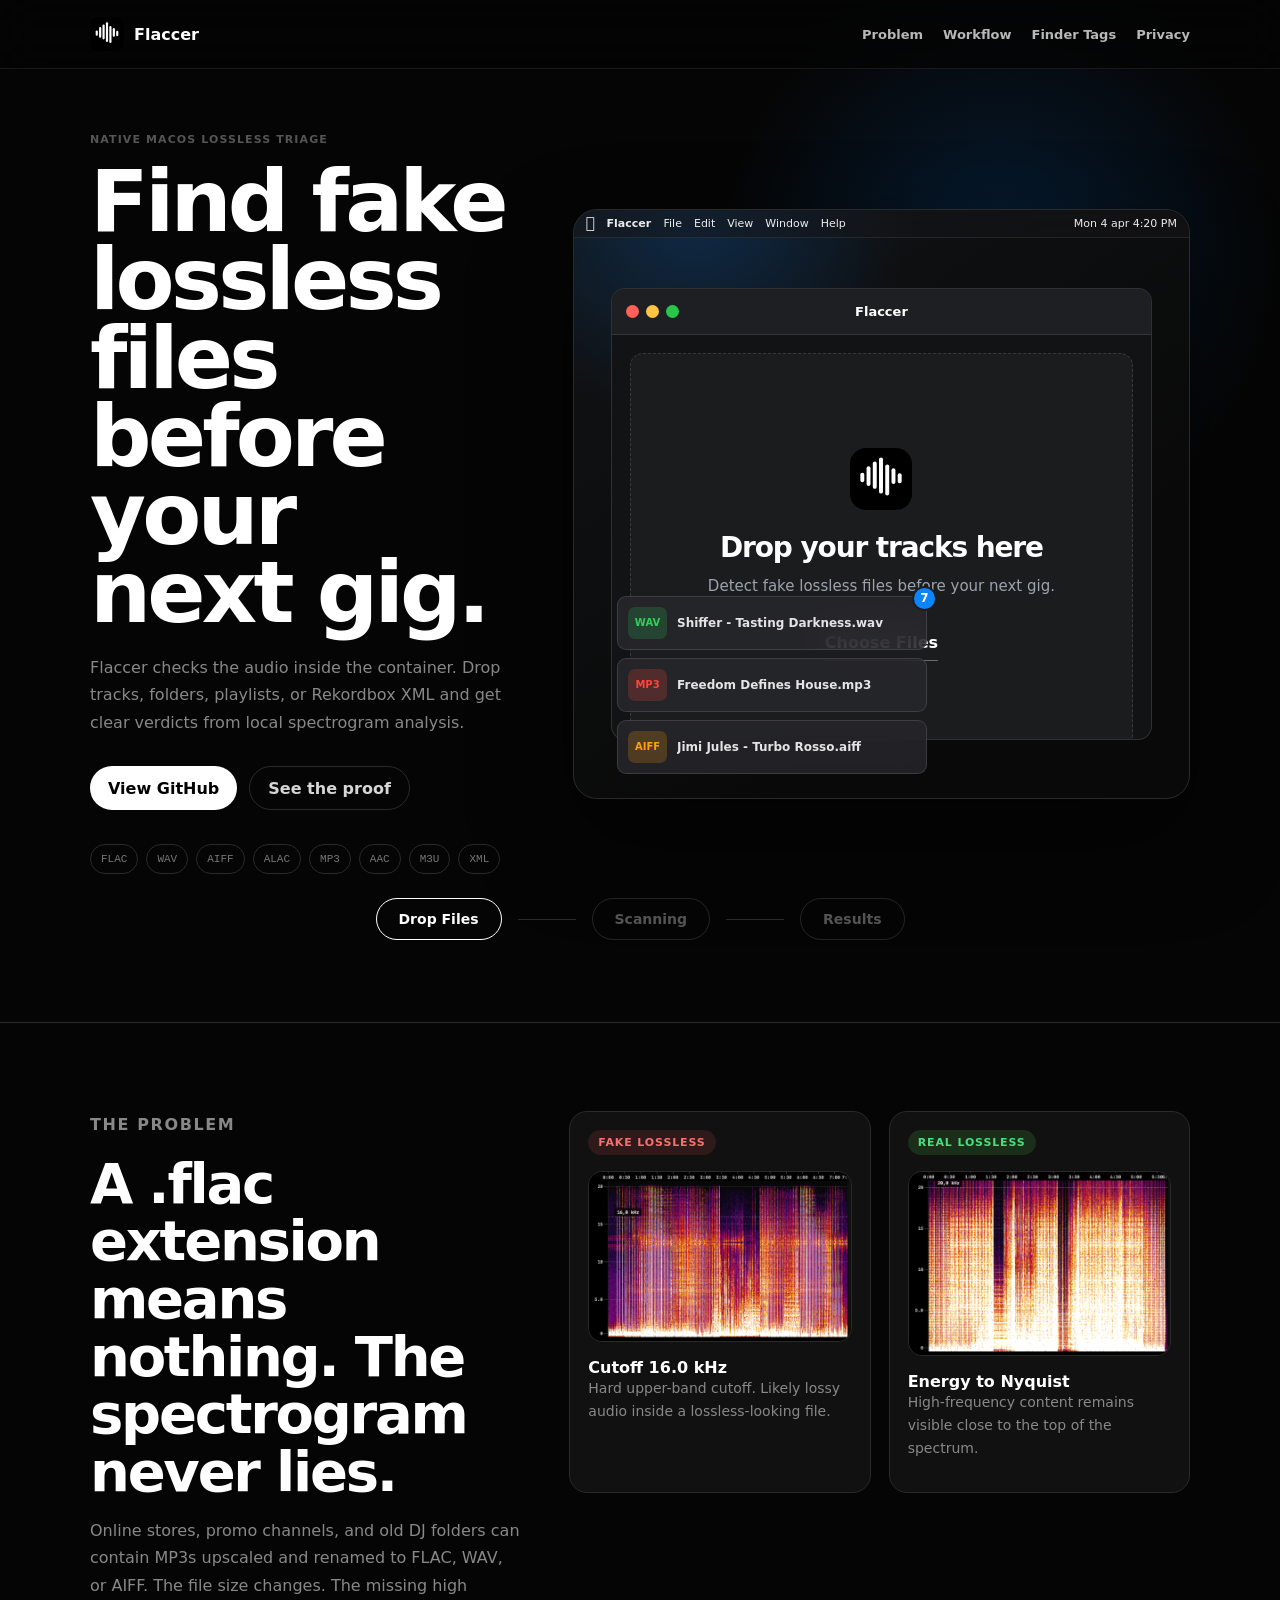
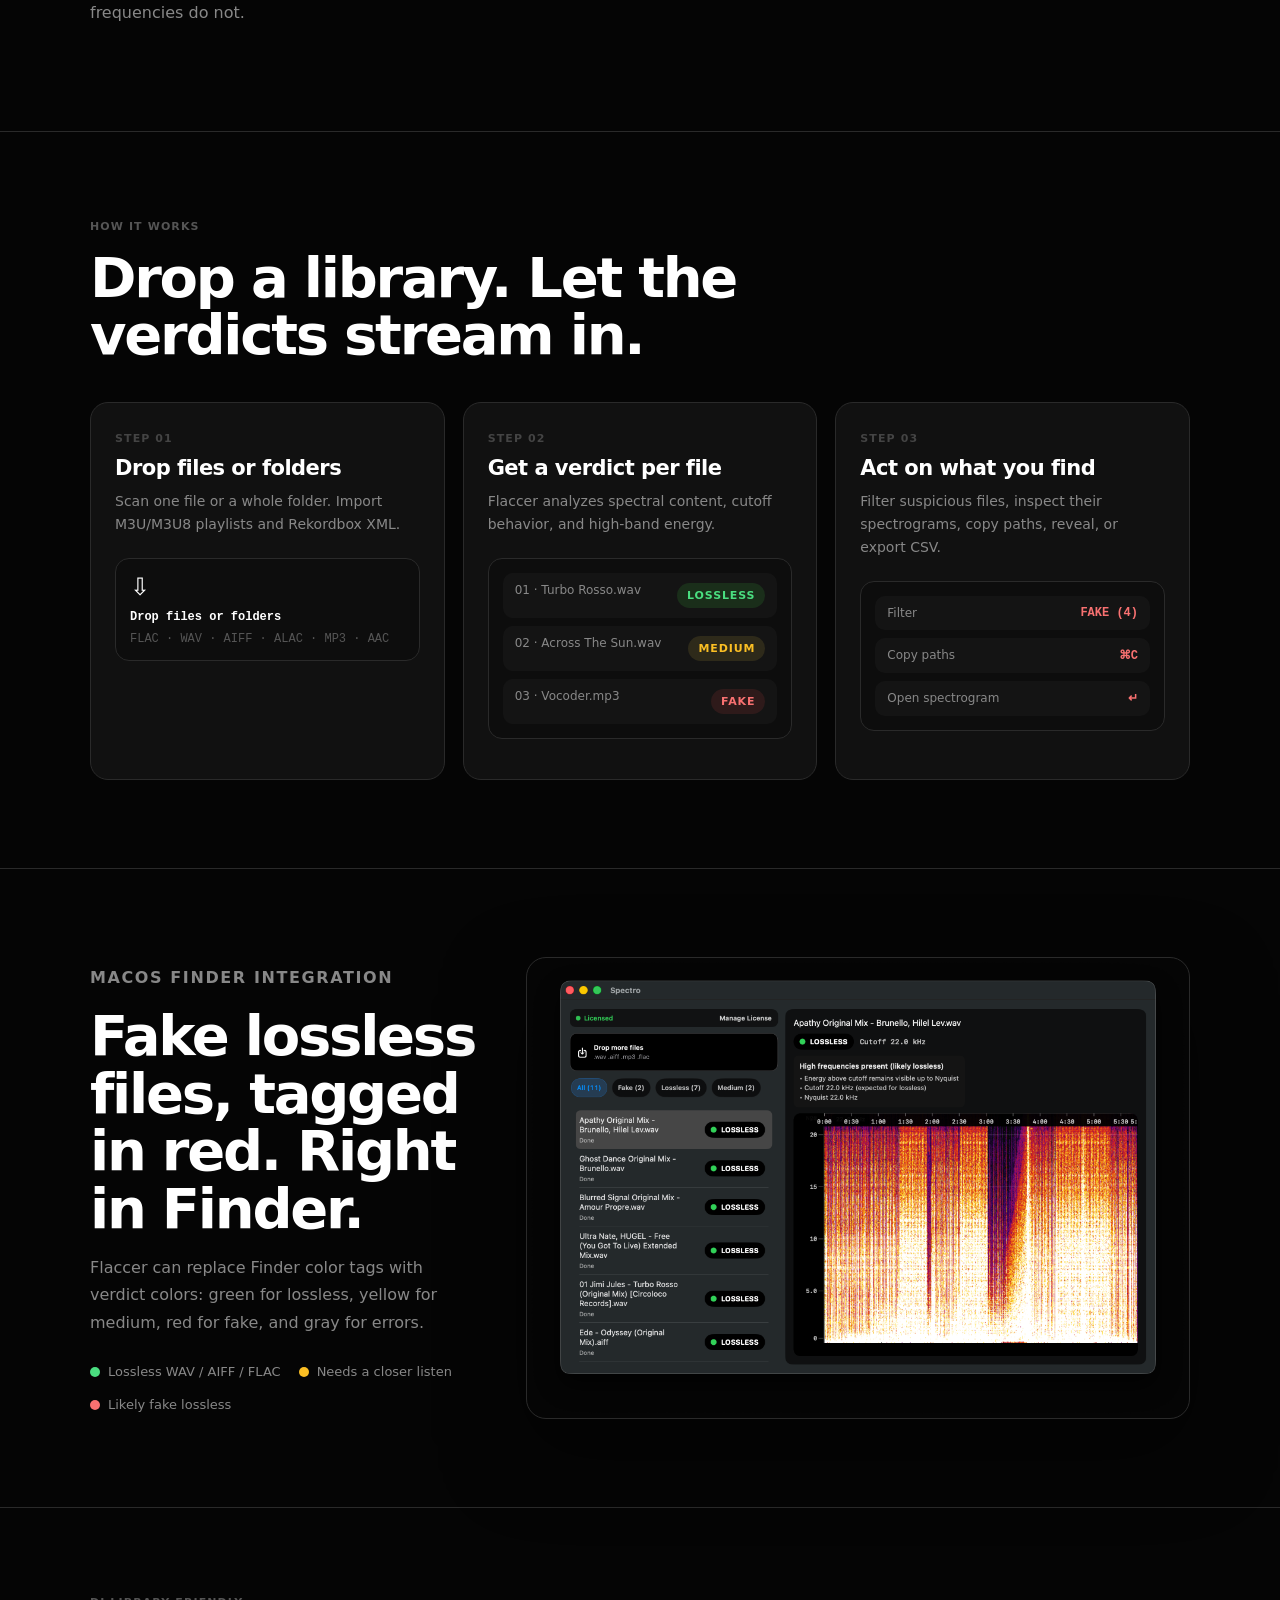
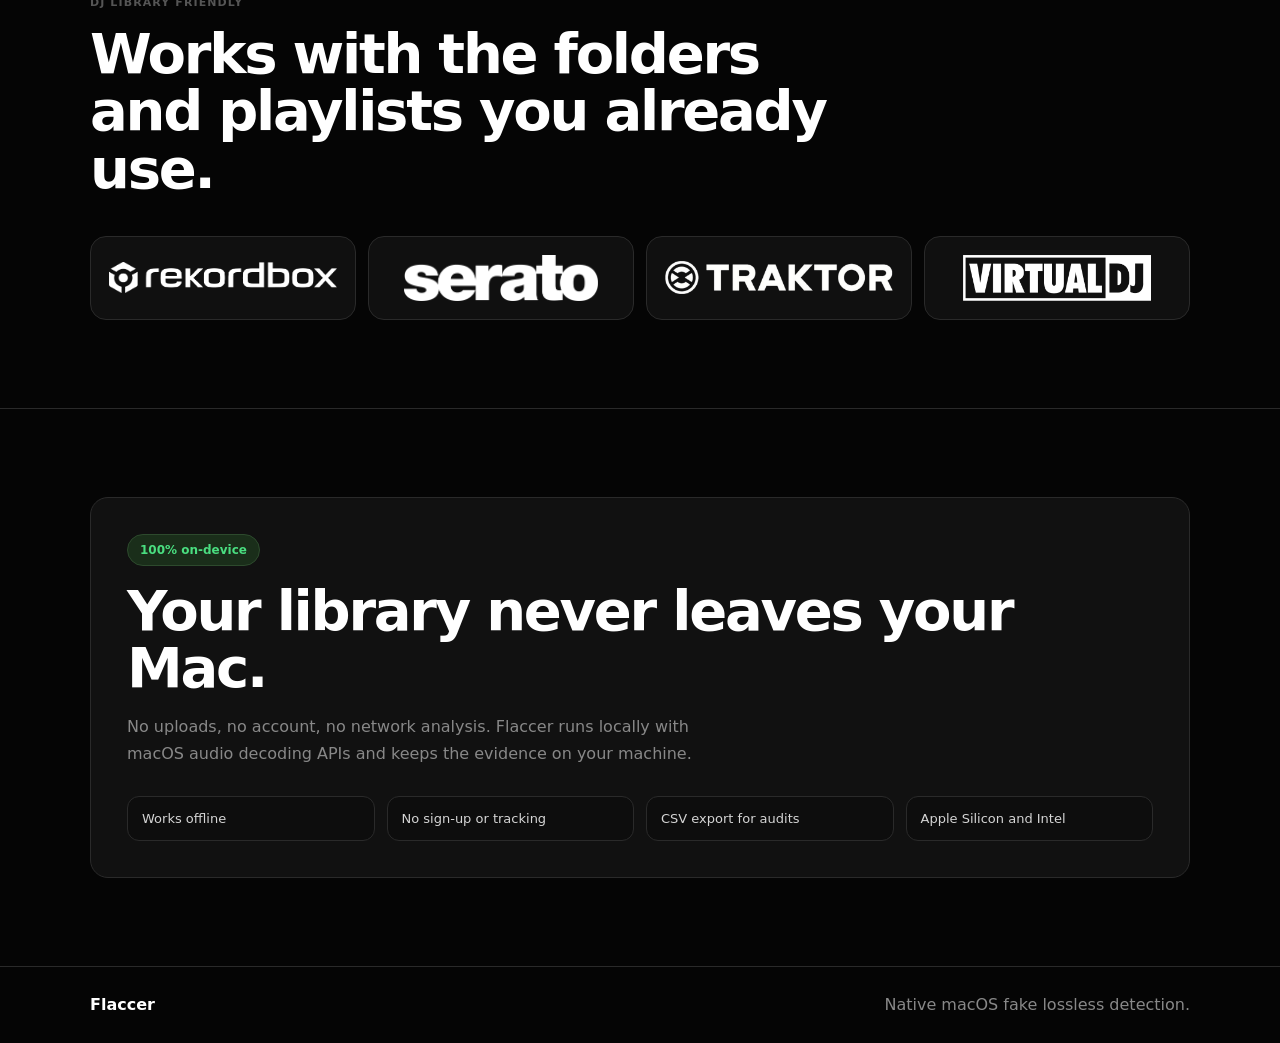
==== index.html @ f1f97470 "Make repository website only" ====
<!doctype html>
<html lang="en">
  <head>
    <meta charset="utf-8">
    <meta name="viewport" content="width=device-width, initial-scale=1">
    <title>Flaccer - Fake lossless detector for macOS</title>
    <meta name="description" content="Flaccer detects fake lossless audio files with local spectrogram analysis, Finder color tags, playlist imports, and CSV export.">
    <link rel="icon" href="assets/icon.svg" type="image/svg+xml">
    <link rel="stylesheet" href="styles.css">
  </head>
  <body>
    <header class="site-nav">
      <a class="brand" href="#top" aria-label="Flaccer home">
        <img src="assets/icon.svg" alt="">
        <span>Flaccer</span>
      </a>
      <nav aria-label="Primary navigation">
        <a href="#problem">Problem</a>
        <a href="#workflow">Workflow</a>
        <a href="#finder-tags">Finder Tags</a>
        <a href="#privacy">Privacy</a>
      </nav>
    </header>

    <main id="top">
      <section class="hero">
        <div class="hero-copy">
          <p class="eyebrow">Native macOS lossless triage</p>
          <h1>Find fake lossless files before your next gig.</h1>
          <p class="lede">
            Flaccer checks the audio inside the container. Drop tracks, folders,
            playlists, or Rekordbox XML and get clear verdicts from local
            spectrogram analysis.
          </p>
          <div class="hero-actions">
            <a class="button primary" href="https://github.com/JZ1324/Flaccer">View GitHub</a>
            <a class="button secondary" href="#problem">See the proof</a>
          </div>
          <div class="format-strip">
            <span>FLAC</span>
            <span>WAV</span>
            <span>AIFF</span>
            <span>ALAC</span>
            <span>MP3</span>
            <span>AAC</span>
            <span>M3U</span>
            <span>XML</span>
          </div>
        </div>

        <div class="desktop-scene" aria-label="Flaccer interface preview">
          <div class="system-bar">
            <div>
              <span class="apple"></span>
              <strong>Flaccer</strong>
              <span>File</span>
              <span>Edit</span>
              <span>View</span>
              <span>Window</span>
              <span>Help</span>
            </div>
            <span>Mon 4 apr 4:20 PM</span>
          </div>

          <div class="app-window">
            <div class="titlebar">
              <span class="traffic red"></span>
              <span class="traffic yellow"></span>
              <span class="traffic green"></span>
              <strong>Flaccer</strong>
            </div>
            <div class="drop-zone">
              <img src="assets/icon.svg" alt="">
              <h2>Drop your tracks here</h2>
              <p>Detect fake lossless files before your next gig.</p>
              <button type="button">Choose Files</button>
            </div>
          </div>

          <div class="drag-stack" aria-hidden="true">
            <div class="file-card wav"><b>WAV</b><span>Shiffer - Tasting Darkness.wav</span></div>
            <div class="file-card mp3"><b>MP3</b><span>Freedom Defines House.mp3</span></div>
            <div class="file-card aiff"><b>AIFF</b><span>Jimi Jules - Turbo Rosso.aiff</span></div>
            <em>7</em>
          </div>
        </div>
      </section>

      <div class="stage-pills" aria-label="Scan flow">
        <span class="active">Drop Files</span>
        <i></i>
        <span>Scanning</span>
        <i></i>
        <span>Results</span>
      </div>

      <section id="problem" class="section proof">
        <div class="section-intro">
          <p class="eyebrow">The problem</p>
          <h2>A .flac extension means nothing. The spectrogram never lies.</h2>
          <p>
            Online stores, promo channels, and old DJ folders can contain MP3s
            upscaled and renamed to FLAC, WAV, or AIFF. The file size changes.
            The missing high frequencies do not.
          </p>
        </div>
        <div class="proof-grid">
          <article>
            <span class="verdict fake">Fake lossless</span>
            <img src="assets/spectro-fake.png" alt="Fake lossless spectrogram with a hard high-frequency cutoff">
            <div>
              <strong>Cutoff 16.0 kHz</strong>
              <p>Hard upper-band cutoff. Likely lossy audio inside a lossless-looking file.</p>
            </div>
          </article>
          <article>
            <span class="verdict lossless">Real lossless</span>
            <img src="assets/spectro-lossless.png" alt="Lossless spectrogram with energy up to Nyquist">
            <div>
              <strong>Energy to Nyquist</strong>
              <p>High-frequency content remains visible close to the top of the spectrum.</p>
            </div>
          </article>
        </div>
      </section>

      <section id="workflow" class="section workflow">
        <p class="eyebrow">How it works</p>
        <h2>Drop a library. Let the verdicts stream in.</h2>
        <div class="workflow-grid">
          <article>
            <small>Step 01</small>
            <h3>Drop files or folders</h3>
            <p>Scan one file or a whole folder. Import M3U/M3U8 playlists and Rekordbox XML.</p>
            <div class="mini-drop">
              <span>⇩</span>
              <b>Drop files or folders</b>
              <em>FLAC · WAV · AIFF · ALAC · MP3 · AAC</em>
            </div>
          </article>
          <article>
            <small>Step 02</small>
            <h3>Get a verdict per file</h3>
            <p>Flaccer analyzes spectral content, cutoff behavior, and high-band energy.</p>
            <ul class="result-list">
              <li><span>01 · Turbo Rosso.wav</span><b class="lossless">LOSSLESS</b></li>
              <li><span>02 · Across The Sun.wav</span><b class="medium">MEDIUM</b></li>
              <li><span>03 · Vocoder.mp3</span><b class="fake">FAKE</b></li>
            </ul>
          </article>
          <article>
            <small>Step 03</small>
            <h3>Act on what you find</h3>
            <p>Filter suspicious files, inspect their spectrograms, copy paths, reveal, or export CSV.</p>
            <ul class="action-list">
              <li><span>Filter</span><b>FAKE (4)</b></li>
              <li><span>Copy paths</span><b>⌘C</b></li>
              <li><span>Open spectrogram</span><b>↵</b></li>
            </ul>
          </article>
        </div>
      </section>

      <section id="finder-tags" class="section finder">
        <div>
          <p class="eyebrow">macOS Finder integration</p>
          <h2>Fake lossless files, tagged in red. Right in Finder.</h2>
          <p>
            Flaccer can replace Finder color tags with verdict colors: green for
            lossless, yellow for medium, red for fake, and gray for errors.
          </p>
          <div class="tag-legend">
            <span><i class="green-dot"></i>Lossless WAV / AIFF / FLAC</span>
            <span><i class="yellow-dot"></i>Needs a closer listen</span>
            <span><i class="red-dot"></i>Likely fake lossless</span>
          </div>
        </div>
        <img src="assets/spectro-library-audit.png" alt="Library audit preview with verdict results">
      </section>

      <section class="section tools">
        <p class="eyebrow">DJ library friendly</p>
        <h2>Works with the folders and playlists you already use.</h2>
        <div class="logo-grid">
          <img src="assets/rekordbox-logo-spectro.png" alt="Rekordbox">
          <img src="assets/serato-logo-spectro.png" alt="Serato">
          <img src="assets/traktor-logo-spectro.png" alt="Traktor">
          <img src="assets/virtual-dj-logo-spectro.png" alt="VirtualDJ">
        </div>
      </section>

      <section id="privacy" class="section privacy">
        <div class="privacy-card">
          <span class="private-badge">100% on-device</span>
          <h2>Your library never leaves your Mac.</h2>
          <p>
            No uploads, no account, no network analysis. Flaccer runs locally with
            macOS audio decoding APIs and keeps the evidence on your machine.
          </p>
          <ul>
            <li>Works offline</li>
            <li>No sign-up or tracking</li>
            <li>CSV export for audits</li>
            <li>Apple Silicon and Intel</li>
          </ul>
        </div>
      </section>
    </main>

    <footer>
      <strong>Flaccer</strong>
      <span>Native macOS fake lossless detection.</span>
    </footer>

    <script src="script.js"></script>
  </body>
</html>
---- styles.css ----
:root {
  color-scheme: dark;
  --bg: #050505;
  --panel: #111;
  --panel-soft: #171717;
  --line: #2a2a2a;
  --line-soft: rgba(255, 255, 255, 0.1);
  --muted: #888;
  --dim: #555;
  --text: #fff;
  --green: #4ade80;
  --green-bg: #1a2e1a;
  --yellow: #fbbf24;
  --yellow-bg: #2e2a1a;
  --red: #f87171;
  --red-bg: #2e1a1a;
  --blue: #0a84ff;
}

* {
  box-sizing: border-box;
}

html {
  scroll-behavior: smooth;
}

body {
  margin: 0;
  background: var(--bg);
  color: var(--text);
  font-family: Inter, -apple-system, BlinkMacSystemFont, "SF Pro Display", "SF Pro Text", system-ui, sans-serif;
  letter-spacing: 0;
}

a {
  color: inherit;
  text-decoration: none;
}

button {
  font: inherit;
}

img {
  display: block;
  max-width: 100%;
}

.site-nav {
  position: sticky;
  top: 0;
  z-index: 20;
  display: flex;
  align-items: center;
  justify-content: space-between;
  gap: 18px;
  border-bottom: 1px solid rgba(255, 255, 255, 0.08);
  background: rgba(5, 5, 5, 0.78);
  padding: 17px max(20px, calc((100vw - 1100px) / 2));
  backdrop-filter: blur(20px);
}

.brand {
  display: inline-flex;
  align-items: center;
  gap: 10px;
  font-weight: 800;
}

.brand img {
  width: 34px;
  height: 34px;
  border-radius: 9px;
}

.site-nav nav {
  display: flex;
  gap: 20px;
  color: #b8b8b8;
  font-size: 13px;
  font-weight: 700;
}

.site-nav nav a:hover {
  color: white;
}

.hero {
  position: relative;
  display: grid;
  grid-template-columns: minmax(300px, 0.82fr) minmax(520px, 1.18fr);
  gap: 54px;
  align-items: center;
  width: min(1100px, calc(100% - 40px));
  min-height: calc(100svh - 70px);
  margin: 0 auto;
  padding: 64px 0 44px;
}

.hero::before {
  content: "";
  position: absolute;
  right: -120px;
  top: -120px;
  width: 620px;
  height: 620px;
  border-radius: 999px;
  background: radial-gradient(circle, rgba(10, 132, 255, 0.18), transparent 64%);
  pointer-events: none;
}

.eyebrow {
  margin: 0;
  color: var(--dim);
  font-size: 11px;
  font-weight: 800;
  letter-spacing: 0.1em;
  text-transform: uppercase;
}

h1,
h2,
h3,
p {
  margin-top: 0;
}

h1 {
  margin: 16px 0 22px;
  font-size: clamp(48px, 7vw, 86px);
  line-height: 0.91;
  letter-spacing: -0.045em;
}

h2 {
  margin: 16px 0;
  font-size: clamp(34px, 5vw, 56px);
  line-height: 1.03;
  letter-spacing: -0.04em;
}

h3 {
  margin: 10px 0;
  font-size: 21px;
  letter-spacing: -0.025em;
}

.lede,
.section-intro p,
.finder p,
.privacy p {
  max-width: 610px;
  color: var(--muted);
  font-size: 16px;
  line-height: 1.72;
}

.hero-actions {
  display: flex;
  flex-wrap: wrap;
  gap: 12px;
  margin-top: 30px;
}

.button {
  display: inline-flex;
  align-items: center;
  justify-content: center;
  min-height: 44px;
  border-radius: 999px;
  padding: 0 18px;
  font-weight: 800;
}

.button.primary {
  background: white;
  color: black;
}

.button.secondary {
  border: 1px solid var(--line);
  color: #d6d6d6;
}

.format-strip {
  display: flex;
  flex-wrap: wrap;
  gap: 8px;
  margin-top: 34px;
}

.format-strip span {
  border: 1px solid var(--line);
  border-radius: 999px;
  padding: 8px 10px;
  color: #777;
  font-family: ui-monospace, "SF Mono", Menlo, monospace;
  font-size: 11px;
}

.desktop-scene {
  position: relative;
  overflow: hidden;
  min-height: 590px;
  border: 1px solid var(--line);
  border-radius: 24px;
  background:
    radial-gradient(circle at 20% 0%, rgba(10, 132, 255, 0.22), transparent 28%),
    linear-gradient(145deg, #111315, #090909 72%);
  box-shadow: 0 40px 90px rgba(0, 0, 0, 0.5);
}

.system-bar {
  display: flex;
  align-items: center;
  justify-content: space-between;
  height: 28px;
  border-bottom: 1px solid rgba(255, 255, 255, 0.08);
  background: rgba(22, 22, 26, 0.55);
  padding: 0 12px;
  color: rgba(255, 255, 255, 0.92);
  font-size: 11px;
  backdrop-filter: blur(20px);
}

.system-bar div {
  display: flex;
  align-items: center;
  gap: 12px;
}

.apple {
  font-size: 15px;
}

.app-window {
  position: absolute;
  inset: 78px 6% 58px;
  overflow: hidden;
  border: 1px solid rgba(255, 255, 255, 0.12);
  border-radius: 14px;
  background: #121315;
}

.titlebar {
  position: relative;
  display: flex;
  align-items: center;
  gap: 7px;
  height: 46px;
  border-bottom: 1px solid rgba(255, 255, 255, 0.1);
  background: #1e1f23;
  padding: 0 14px;
}

.titlebar strong {
  position: absolute;
  left: 50%;
  transform: translateX(-50%);
  font-size: 13px;
}

.traffic {
  width: 13px;
  height: 13px;
  border-radius: 999px;
}

.traffic.red { background: #ff6058; }
.traffic.yellow { background: #fec443; }
.traffic.green { background: #29c749; }

.drop-zone {
  display: grid;
  place-items: center;
  align-content: center;
  gap: 14px;
  height: calc(100% - 46px);
  margin: 18px;
  border: 1.5px dashed rgba(255, 255, 255, 0.13);
  border-radius: 13px;
  background: rgba(255, 255, 255, 0.04);
  text-align: center;
}

.drop-zone img {
  width: 62px;
  height: 62px;
  border-radius: 16px;
  margin-bottom: 10px;
}

.drop-zone h2 {
  margin: 0;
  font-size: clamp(21px, 3vw, 28px);
}

.drop-zone p {
  margin: 0;
  color: #9ca3af;
  font-size: 15px;
}

.drop-zone button {
  border: 0;
  border-bottom: 1px solid rgba(255, 255, 255, 0.35);
  background: transparent;
  color: white;
  cursor: pointer;
  font-weight: 800;
  margin-top: 16px;
  padding: 8px 0;
}

.drag-stack {
  position: absolute;
  left: 7%;
  bottom: 24px;
  display: grid;
  gap: 8px;
  width: min(310px, 58%);
}

.file-card {
  display: flex;
  align-items: center;
  gap: 10px;
  border: 1px solid rgba(255, 255, 255, 0.12);
  border-radius: 9px;
  background: rgba(40, 40, 45, 0.82);
  padding: 10px;
  backdrop-filter: blur(18px);
}

.file-card b {
  display: grid;
  place-items: center;
  width: 39px;
  height: 32px;
  border-radius: 7px;
  background: rgba(48, 209, 88, 0.18);
  color: #30d158;
  font-size: 10px;
}

.file-card.mp3 b {
  background: rgba(255, 69, 58, 0.2);
  color: #ff453a;
}

.file-card.aiff b {
  background: rgba(255, 159, 10, 0.2);
  color: #ff9f0a;
}

.file-card span {
  overflow: hidden;
  color: rgba(255, 255, 255, 0.88);
  font-size: 12px;
  font-weight: 700;
  text-overflow: ellipsis;
  white-space: nowrap;
}

.drag-stack em {
  position: absolute;
  top: -10px;
  right: -10px;
  display: grid;
  place-items: center;
  width: 25px;
  height: 25px;
  border: 2px solid #1e1e1e;
  border-radius: 999px;
  background: var(--blue);
  font-size: 12px;
  font-style: normal;
  font-weight: 900;
}

.stage-pills {
  display: flex;
  flex-wrap: wrap;
  align-items: center;
  justify-content: center;
  gap: 16px;
  width: min(680px, calc(100% - 40px));
  margin: -20px auto 82px;
}

.stage-pills span {
  border: 1.5px solid rgba(255, 255, 255, 0.13);
  border-radius: 999px;
  padding: 12px 22px;
  color: rgba(255, 255, 255, 0.32);
  font-size: 14px;
  font-weight: 800;
}

.stage-pills span.active {
  border-color: white;
  color: white;
}

.stage-pills i {
  width: 58px;
  height: 1px;
  background: rgba(255, 255, 255, 0.15);
}

.section {
  border-top: 1px solid var(--line);
  padding: 88px max(20px, calc((100vw - 1100px) / 2));
}

.proof {
  display: grid;
  grid-template-columns: minmax(280px, 0.82fr) minmax(420px, 1.18fr);
  gap: 48px;
  align-items: start;
}

.proof-grid,
.workflow-grid {
  display: grid;
  gap: 18px;
}

.proof-grid {
  grid-template-columns: 1fr 1fr;
}

.proof-grid article,
.workflow-grid article,
.privacy-card {
  border: 1px solid var(--line);
  border-radius: 18px;
  background: var(--panel);
}

.proof-grid article {
  padding: 18px;
}

.proof-grid img {
  overflow: hidden;
  border: 1px solid var(--line);
  border-radius: 14px;
  margin: 16px 0;
}

.proof-grid p,
.workflow-grid p {
  color: var(--muted);
  font-size: 14px;
  line-height: 1.65;
}

.verdict,
.result-list b {
  display: inline-flex;
  border-radius: 999px;
  padding: 6px 10px;
  font-size: 11px;
  font-weight: 900;
  letter-spacing: 0.08em;
  text-transform: uppercase;
}

.fake {
  background: var(--red-bg);
  color: var(--red);
}

.lossless {
  background: var(--green-bg);
  color: var(--green);
}

.medium {
  background: var(--yellow-bg);
  color: var(--yellow);
}

.workflow h2,
.tools h2 {
  max-width: 760px;
}

.workflow-grid {
  grid-template-columns: repeat(3, 1fr);
  margin-top: 38px;
}

.workflow-grid article {
  min-height: 315px;
  padding: 24px;
}

.workflow-grid small {
  color: #444;
  font-size: 11px;
  font-weight: 800;
  letter-spacing: 0.1em;
  text-transform: uppercase;
}

.mini-drop,
.result-list,
.action-list {
  border: 1px solid var(--line);
  border-radius: 14px;
  background: #0d0d0d;
  margin-top: 22px;
  padding: 14px;
}

.mini-drop {
  display: grid;
  gap: 8px;
  color: #555;
  font-family: ui-monospace, "SF Mono", Menlo, monospace;
  font-size: 12px;
}

.mini-drop span {
  color: white;
  font-size: 24px;
}

.mini-drop b {
  color: white;
  font-family: inherit;
}

.mini-drop em {
  font-style: normal;
}

.result-list,
.action-list {
  display: grid;
  gap: 8px;
  list-style: none;
}

.result-list li,
.action-list li {
  display: flex;
  justify-content: space-between;
  gap: 12px;
  border-radius: 10px;
  background: #141414;
  padding: 10px 12px;
  color: var(--muted);
  font-size: 12px;
}

.result-list span,
.action-list span {
  overflow: hidden;
  text-overflow: ellipsis;
  white-space: nowrap;
}

.action-list b {
  color: var(--red);
  font-family: ui-monospace, "SF Mono", Menlo, monospace;
}

.finder {
  display: grid;
  grid-template-columns: minmax(280px, 0.74fr) minmax(420px, 1.26fr);
  gap: 46px;
  align-items: center;
}

.finder img {
  border: 1px solid var(--line);
  border-radius: 20px;
  box-shadow: 0 32px 80px rgba(0, 0, 0, 0.5);
}

.tag-legend {
  display: flex;
  flex-wrap: wrap;
  gap: 18px;
  margin-top: 28px;
  color: var(--muted);
  font-size: 13px;
}

.tag-legend span {
  display: inline-flex;
  align-items: center;
  gap: 8px;
}

.tag-legend i {
  width: 10px;
  height: 10px;
  border-radius: 999px;
}

.green-dot { background: var(--green); }
.yellow-dot { background: var(--yellow); }
.red-dot { background: var(--red); }

.logo-grid {
  display: grid;
  grid-template-columns: repeat(4, 1fr);
  gap: 12px;
  margin-top: 38px;
}

.logo-grid img {
  width: 100%;
  height: 84px;
  object-fit: contain;
  border: 1px solid var(--line);
  border-radius: 16px;
  background: #101010;
  padding: 18px;
}

.privacy-card {
  padding: 36px;
}

.private-badge {
  display: inline-flex;
  border: 1px solid #2d4a2d;
  border-radius: 999px;
  background: var(--green-bg);
  padding: 8px 12px;
  color: var(--green);
  font-size: 12px;
  font-weight: 800;
}

.privacy ul {
  display: grid;
  grid-template-columns: repeat(4, 1fr);
  gap: 12px;
  list-style: none;
  margin: 28px 0 0;
  padding: 0;
}

.privacy li {
  border: 1px solid var(--line);
  border-radius: 12px;
  background: #0d0d0d;
  padding: 14px;
  color: #d5d5d5;
  font-size: 13px;
}

footer {
  display: flex;
  justify-content: space-between;
  gap: 16px;
  border-top: 1px solid var(--line);
  padding: 28px max(20px, calc((100vw - 1100px) / 2));
  color: var(--muted);
}

footer strong {
  color: white;
}

@media (max-width: 980px) {
  .hero,
  .proof,
  .finder {
    grid-template-columns: 1fr;
  }

  .hero {
    min-height: auto;
  }

  .workflow-grid,
  .privacy ul {
    grid-template-columns: 1fr;
  }

  .proof-grid,
  .logo-grid {
    grid-template-columns: 1fr 1fr;
  }
}

@media (max-width: 660px) {
  .site-nav {
    position: static;
    align-items: flex-start;
    flex-direction: column;
  }

  .site-nav nav {
    flex-wrap: wrap;
    gap: 12px;
  }

  .desktop-scene {
    min-height: 470px;
  }

  .app-window {
    inset: 62px 14px 52px;
  }

  .system-bar span:not(.apple),
  .system-bar > span {
    display: none;
  }

  .stage-pills i {
    display: none;
  }

  .proof-grid,
  .logo-grid {
    grid-template-columns: 1fr;
  }
}
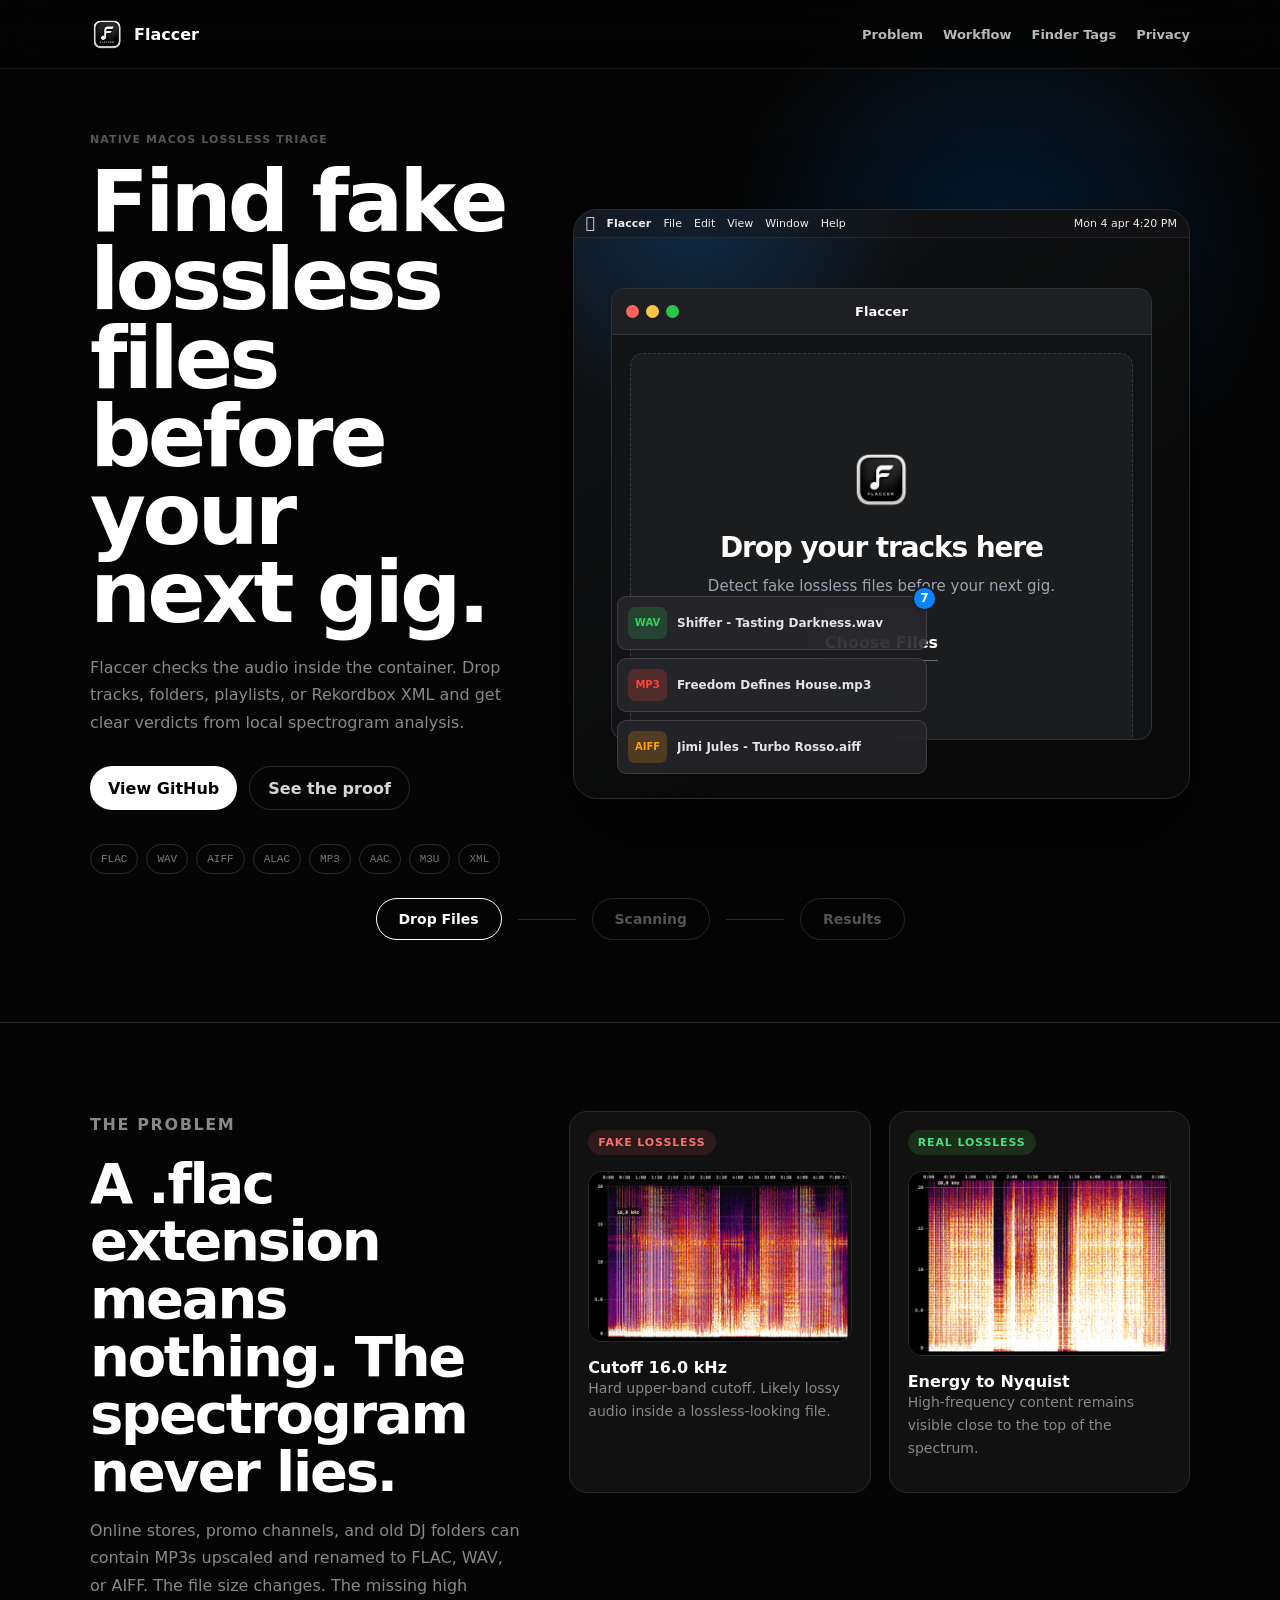
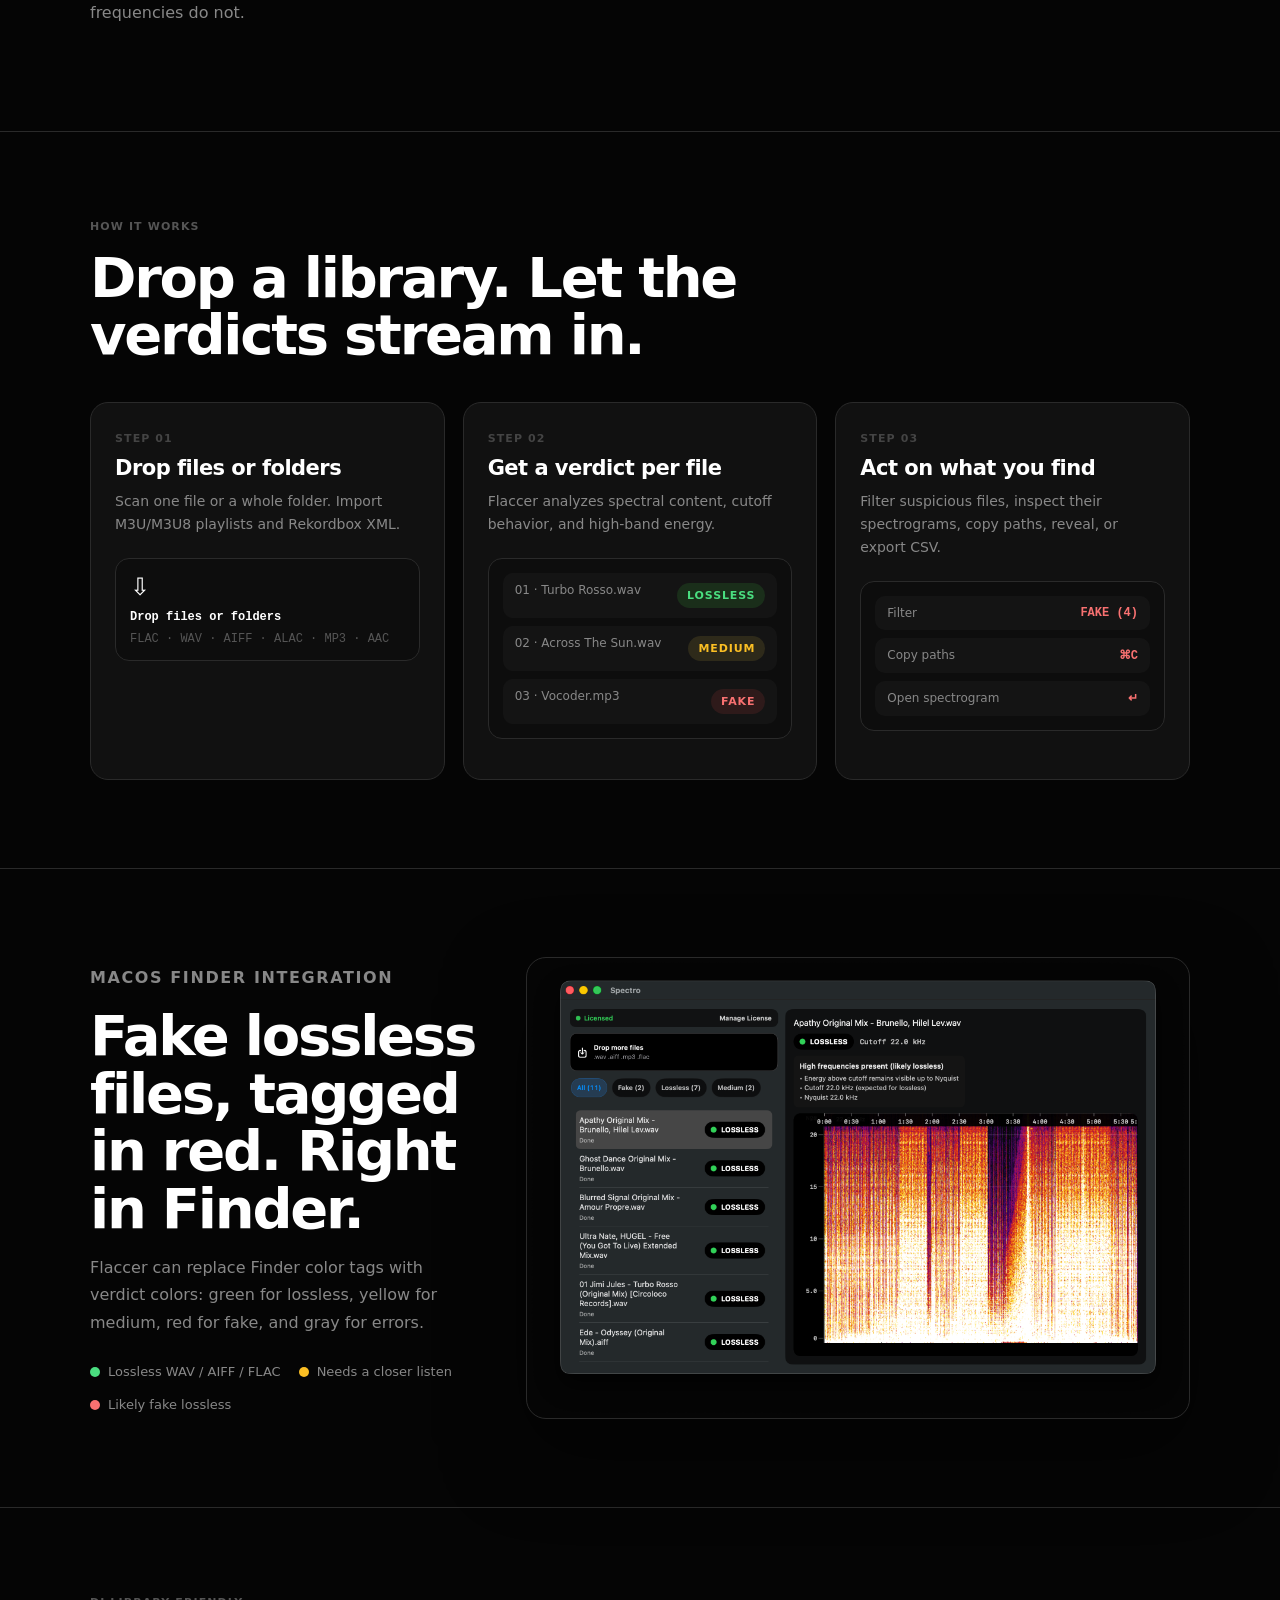
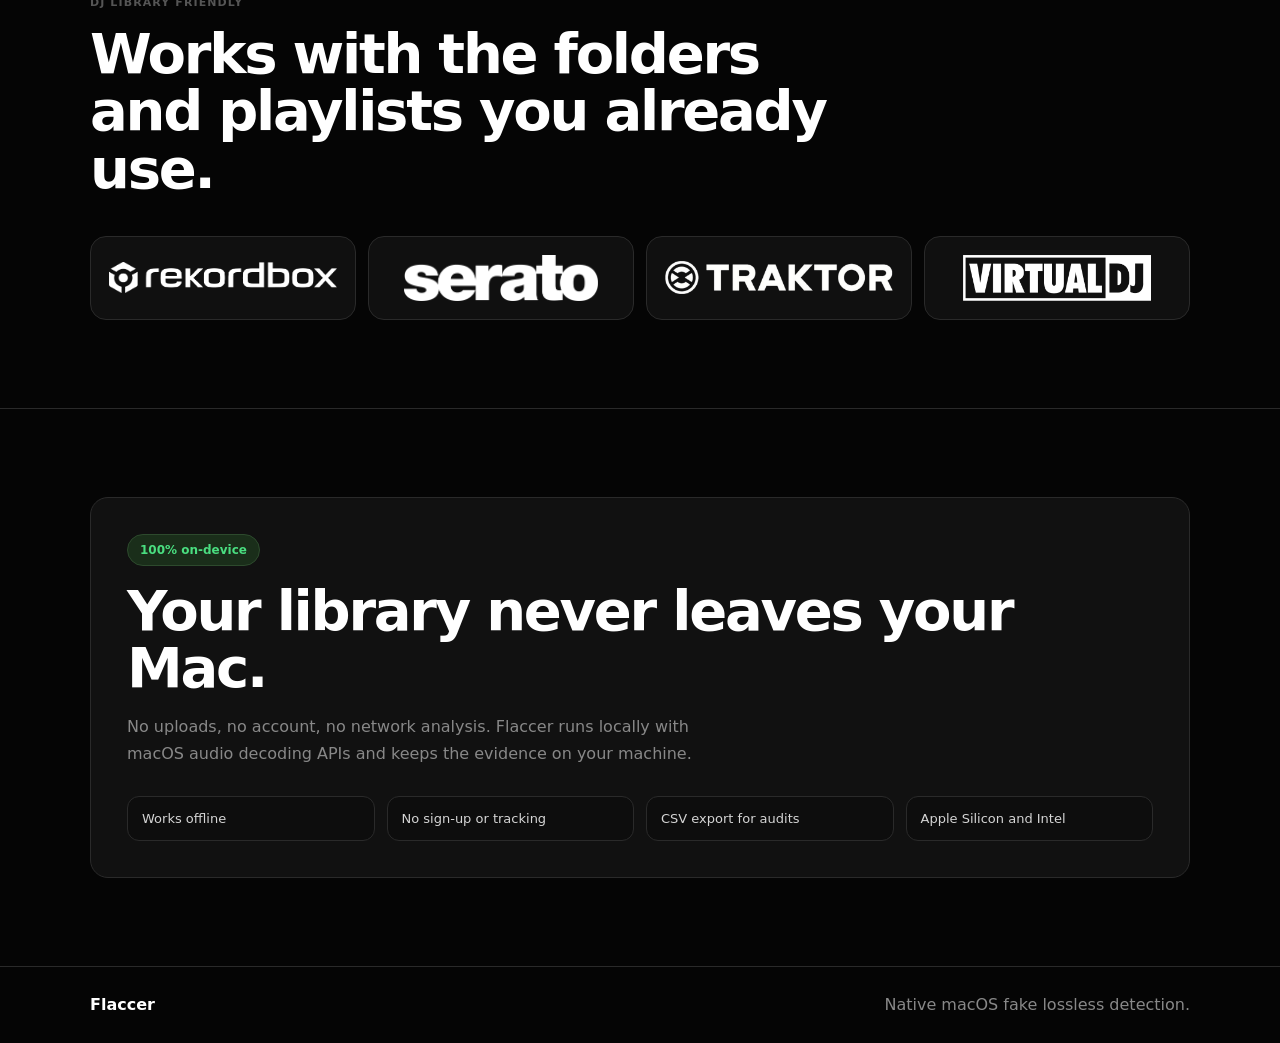
==== commit bf0828d4: "Use Flaccer icon on website" ====
--- a/index.html
+++ b/index.html
@@ -5,13 +5,14 @@
     <meta name="viewport" content="width=device-width, initial-scale=1">
     <title>Flaccer - Fake lossless detector for macOS</title>
     <meta name="description" content="Flaccer detects fake lossless audio files with local spectrogram analysis, Finder color tags, playlist imports, and CSV export.">
-    <link rel="icon" href="assets/icon.svg" type="image/svg+xml">
+    <link rel="icon" href="assets/flaccer-icon.png" type="image/png">
+    <link rel="apple-touch-icon" href="assets/flaccer-icon.png">
     <link rel="stylesheet" href="styles.css">
   </head>
   <body>
     <header class="site-nav">
       <a class="brand" href="#top" aria-label="Flaccer home">
-        <img src="assets/icon.svg" alt="">
+        <img src="assets/flaccer-icon.png" alt="">
         <span>Flaccer</span>
       </a>
       <nav aria-label="Primary navigation">
@@ -70,7 +71,7 @@
               <strong>Flaccer</strong>
             </div>
             <div class="drop-zone">
-              <img src="assets/icon.svg" alt="">
+              <img src="assets/flaccer-icon.png" alt="">
               <h2>Drop your tracks here</h2>
               <p>Detect fake lossless files before your next gig.</p>
               <button type="button">Choose Files</button>
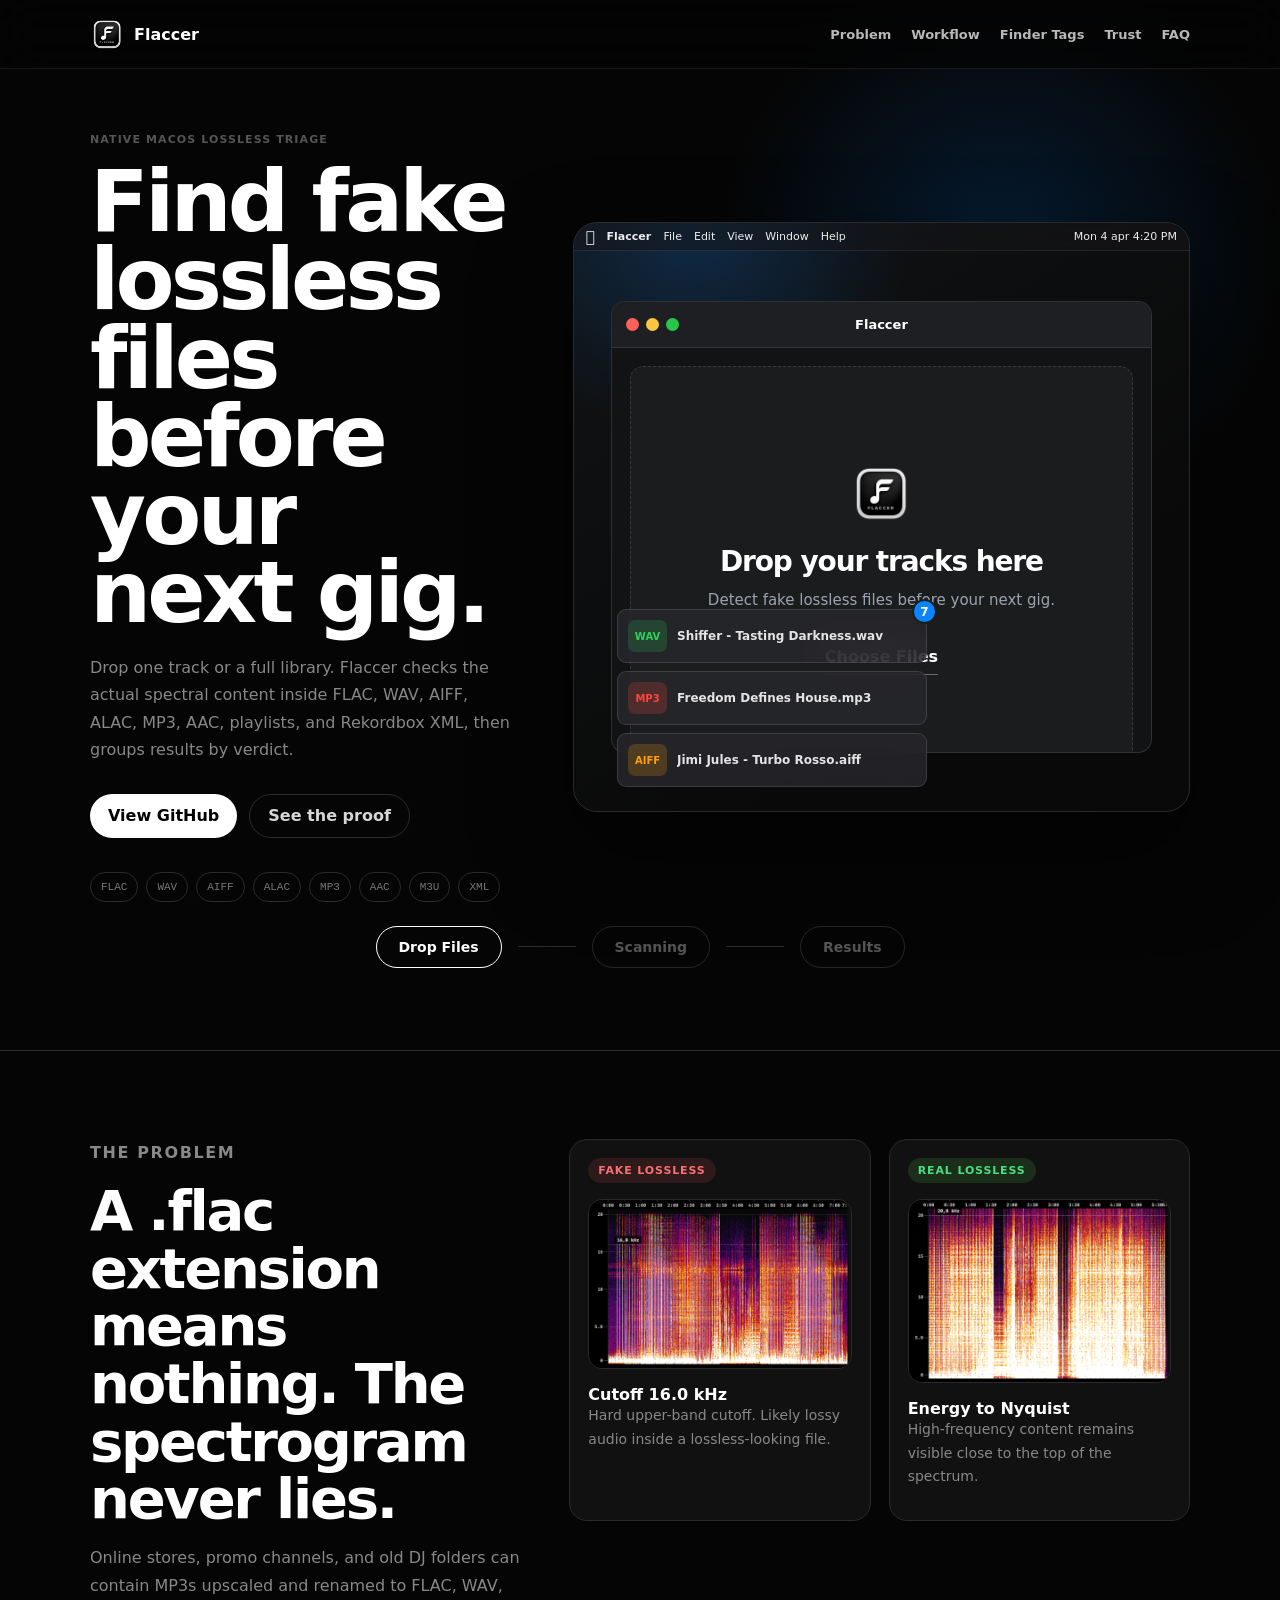
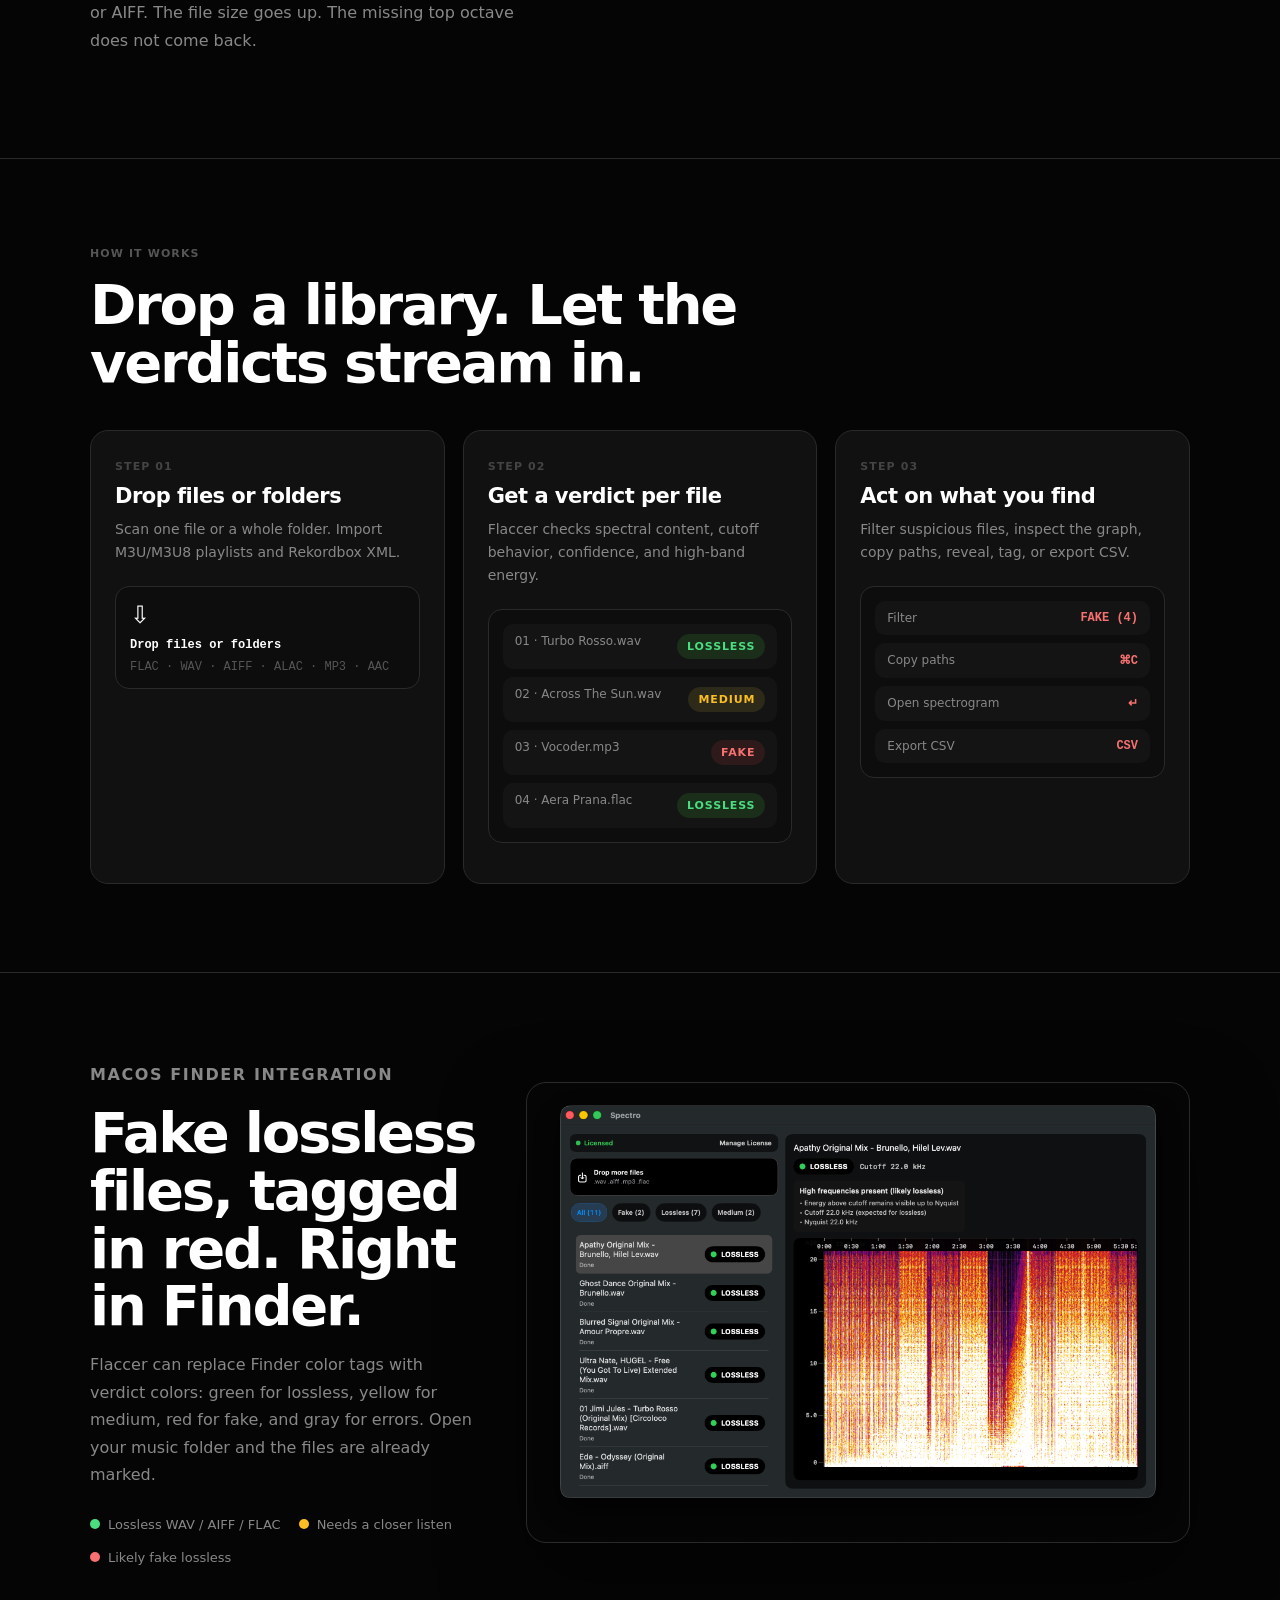
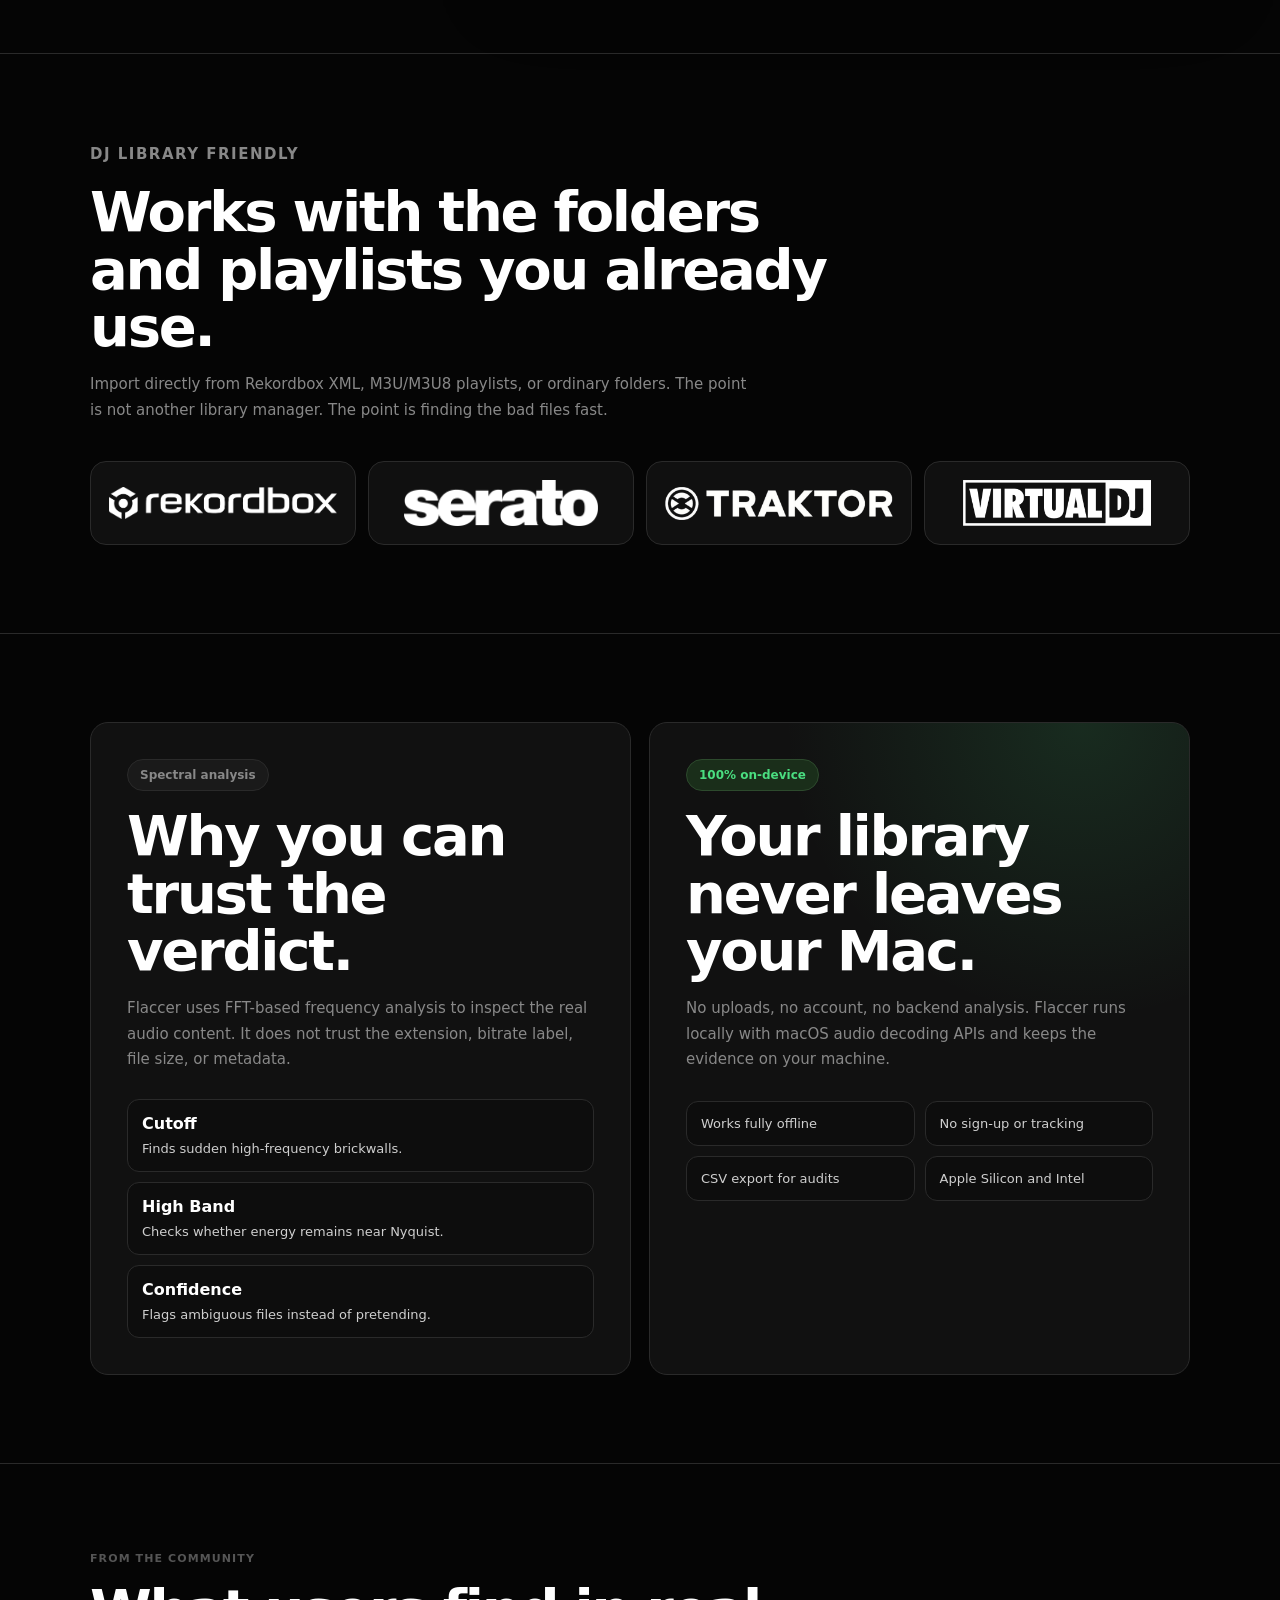
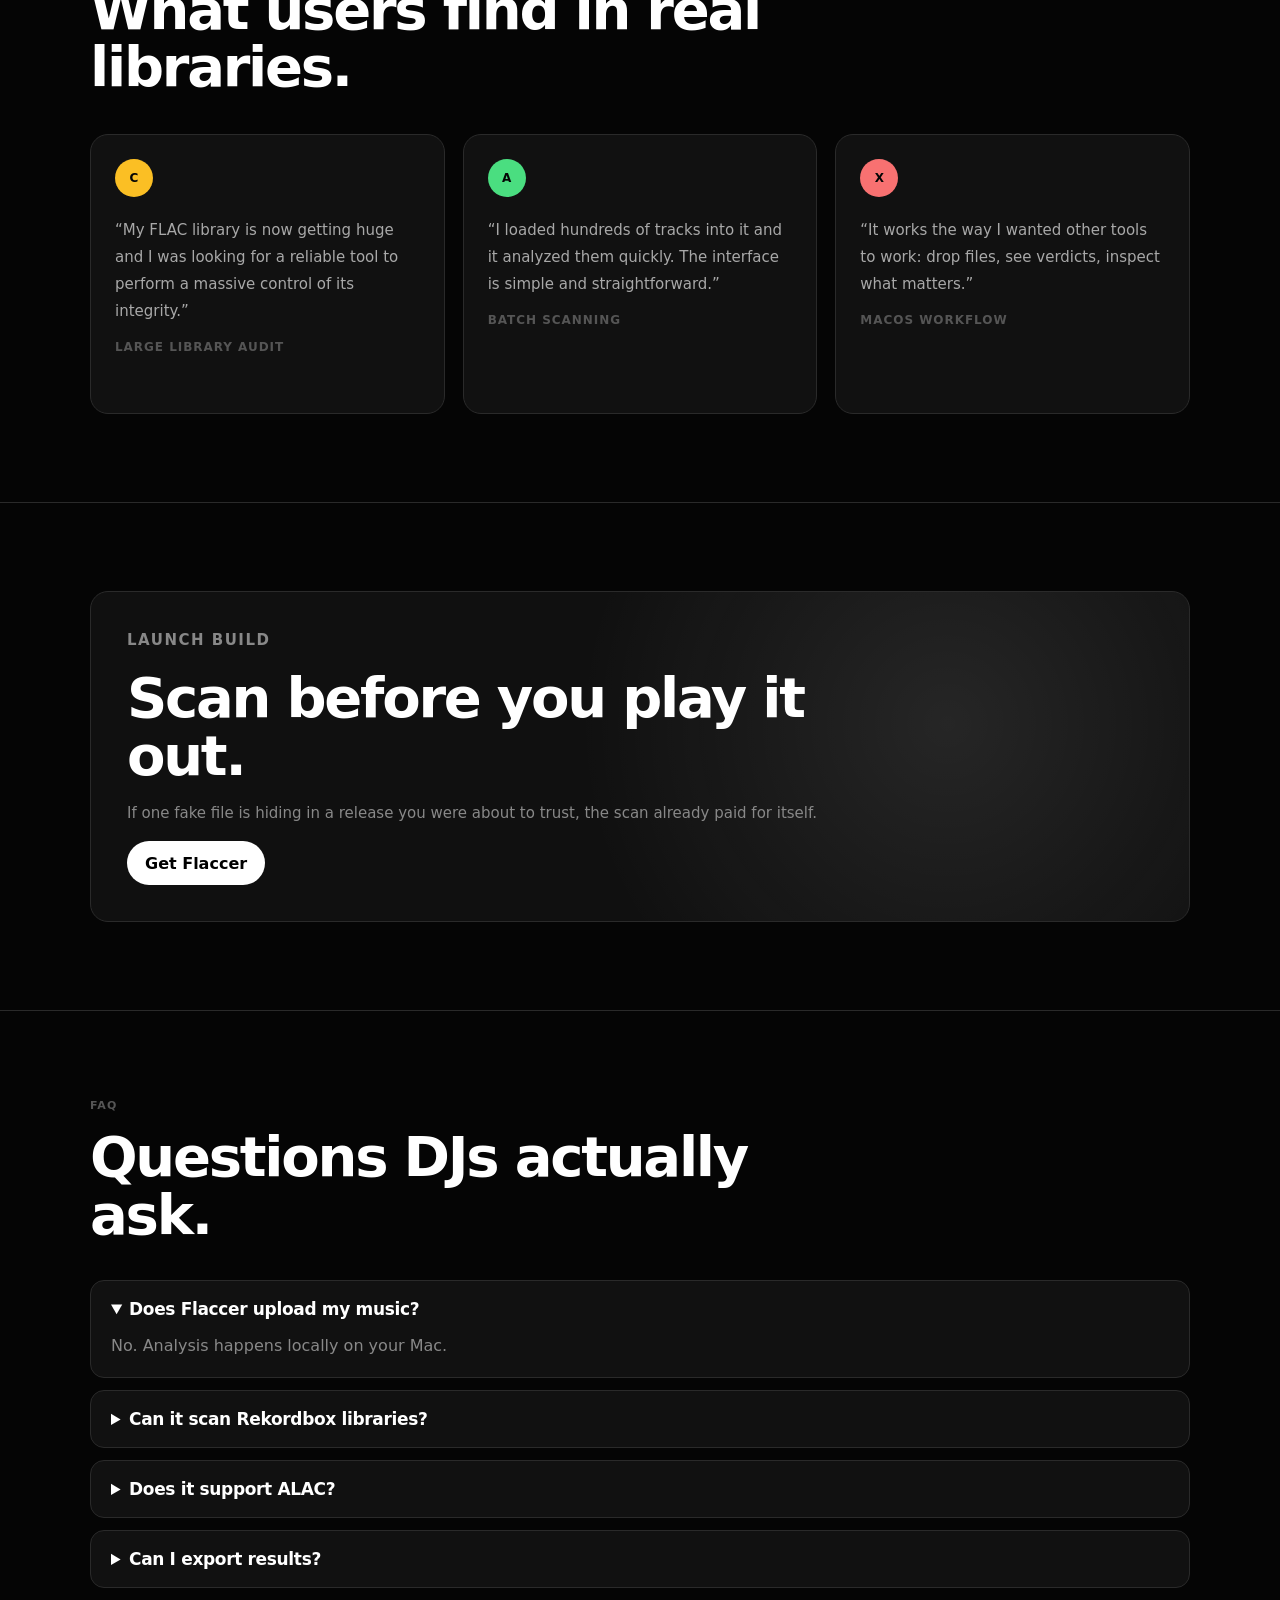
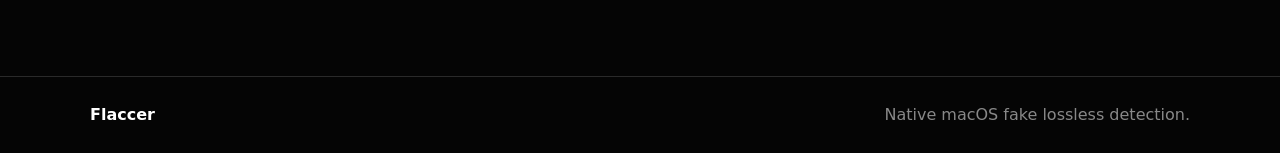
==== commit 855b3b48: "Expand website to full AIDesigner template" ====
--- a/index.html
+++ b/index.html
@@ -19,7 +19,8 @@
         <a href="#problem">Problem</a>
         <a href="#workflow">Workflow</a>
         <a href="#finder-tags">Finder Tags</a>
-        <a href="#privacy">Privacy</a>
+        <a href="#trust">Trust</a>
+        <a href="#faq">FAQ</a>
       </nav>
     </header>
 
@@ -29,9 +30,9 @@
           <p class="eyebrow">Native macOS lossless triage</p>
           <h1>Find fake lossless files before your next gig.</h1>
           <p class="lede">
-            Flaccer checks the audio inside the container. Drop tracks, folders,
-            playlists, or Rekordbox XML and get clear verdicts from local
-            spectrogram analysis.
+            Drop one track or a full library. Flaccer checks the actual spectral
+            content inside FLAC, WAV, AIFF, ALAC, MP3, AAC, playlists, and
+            Rekordbox XML, then groups results by verdict.
           </p>
           <div class="hero-actions">
             <a class="button primary" href="https://github.com/JZ1324/Flaccer">View GitHub</a>
@@ -101,15 +102,15 @@
           <h2>A .flac extension means nothing. The spectrogram never lies.</h2>
           <p>
             Online stores, promo channels, and old DJ folders can contain MP3s
-            upscaled and renamed to FLAC, WAV, or AIFF. The file size changes.
-            The missing high frequencies do not.
+            upscaled and renamed to FLAC, WAV, or AIFF. The file size goes up.
+            The missing top octave does not come back.
           </p>
         </div>
         <div class="proof-grid">
           <article>
             <span class="verdict fake">Fake lossless</span>
             <img src="assets/spectro-fake.png" alt="Fake lossless spectrogram with a hard high-frequency cutoff">
-            <div>
+            <div class="proof-caption">
               <strong>Cutoff 16.0 kHz</strong>
               <p>Hard upper-band cutoff. Likely lossy audio inside a lossless-looking file.</p>
             </div>
@@ -117,7 +118,7 @@
           <article>
             <span class="verdict lossless">Real lossless</span>
             <img src="assets/spectro-lossless.png" alt="Lossless spectrogram with energy up to Nyquist">
-            <div>
+            <div class="proof-caption">
               <strong>Energy to Nyquist</strong>
               <p>High-frequency content remains visible close to the top of the spectrum.</p>
             </div>
@@ -142,21 +143,23 @@
           <article>
             <small>Step 02</small>
             <h3>Get a verdict per file</h3>
-            <p>Flaccer analyzes spectral content, cutoff behavior, and high-band energy.</p>
+            <p>Flaccer checks spectral content, cutoff behavior, confidence, and high-band energy.</p>
             <ul class="result-list">
               <li><span>01 · Turbo Rosso.wav</span><b class="lossless">LOSSLESS</b></li>
               <li><span>02 · Across The Sun.wav</span><b class="medium">MEDIUM</b></li>
               <li><span>03 · Vocoder.mp3</span><b class="fake">FAKE</b></li>
+              <li><span>04 · Aera Prana.flac</span><b class="lossless">LOSSLESS</b></li>
             </ul>
           </article>
           <article>
             <small>Step 03</small>
             <h3>Act on what you find</h3>
-            <p>Filter suspicious files, inspect their spectrograms, copy paths, reveal, or export CSV.</p>
+            <p>Filter suspicious files, inspect the graph, copy paths, reveal, tag, or export CSV.</p>
             <ul class="action-list">
               <li><span>Filter</span><b>FAKE (4)</b></li>
               <li><span>Copy paths</span><b>⌘C</b></li>
               <li><span>Open spectrogram</span><b>↵</b></li>
+              <li><span>Export CSV</span><b>CSV</b></li>
             </ul>
           </article>
         </div>
@@ -169,6 +172,7 @@
           <p>
             Flaccer can replace Finder color tags with verdict colors: green for
             lossless, yellow for medium, red for fake, and gray for errors.
+            Open your music folder and the files are already marked.
           </p>
           <div class="tag-legend">
             <span><i class="green-dot"></i>Lossless WAV / AIFF / FLAC</span>
@@ -182,6 +186,10 @@
       <section class="section tools">
         <p class="eyebrow">DJ library friendly</p>
         <h2>Works with the folders and playlists you already use.</h2>
+        <p>
+          Import directly from Rekordbox XML, M3U/M3U8 playlists, or ordinary folders.
+          The point is not another library manager. The point is finding the bad files fast.
+        </p>
         <div class="logo-grid">
           <img src="assets/rekordbox-logo-spectro.png" alt="Rekordbox">
           <img src="assets/serato-logo-spectro.png" alt="Serato">
@@ -190,22 +198,92 @@
         </div>
       </section>
 
-      <section id="privacy" class="section privacy">
-        <div class="privacy-card">
-          <span class="private-badge">100% on-device</span>
+      <section id="trust" class="section trust">
+        <div class="trust-card">
+          <span class="badge muted">Spectral analysis</span>
+          <h2>Why you can trust the verdict.</h2>
+          <p>
+            Flaccer uses FFT-based frequency analysis to inspect the real audio content.
+            It does not trust the extension, bitrate label, file size, or metadata.
+          </p>
+          <div class="trust-metrics">
+            <div><strong>Cutoff</strong><span>Finds sudden high-frequency brickwalls.</span></div>
+            <div><strong>High Band</strong><span>Checks whether energy remains near Nyquist.</span></div>
+            <div><strong>Confidence</strong><span>Flags ambiguous files instead of pretending.</span></div>
+          </div>
+        </div>
+        <div class="trust-card green-card">
+          <span class="badge private">100% on-device</span>
           <h2>Your library never leaves your Mac.</h2>
           <p>
-            No uploads, no account, no network analysis. Flaccer runs locally with
+            No uploads, no account, no backend analysis. Flaccer runs locally with
             macOS audio decoding APIs and keeps the evidence on your machine.
           </p>
-          <ul>
-            <li>Works offline</li>
+          <ul class="check-list">
+            <li>Works fully offline</li>
             <li>No sign-up or tracking</li>
             <li>CSV export for audits</li>
             <li>Apple Silicon and Intel</li>
           </ul>
         </div>
       </section>
+
+      <section class="section community">
+        <p class="eyebrow">From the community</p>
+        <h2>What users find in real libraries.</h2>
+        <div class="quote-grid">
+          <article>
+            <div class="avatar yellow">C</div>
+            <p>“My FLAC library is now getting huge and I was looking for a reliable tool to perform a massive control of its integrity.”</p>
+            <span>Large library audit</span>
+          </article>
+          <article>
+            <div class="avatar green">A</div>
+            <p>“I loaded hundreds of tracks into it and it analyzed them quickly. The interface is simple and straightforward.”</p>
+            <span>Batch scanning</span>
+          </article>
+          <article>
+            <div class="avatar red">X</div>
+            <p>“It works the way I wanted other tools to work: drop files, see verdicts, inspect what matters.”</p>
+            <span>macOS workflow</span>
+          </article>
+        </div>
+      </section>
+
+      <section class="section cta">
+        <div class="cta-card">
+          <p class="eyebrow">Launch build</p>
+          <h2>Scan before you play it out.</h2>
+          <p>
+            If one fake file is hiding in a release you were about to trust,
+            the scan already paid for itself.
+          </p>
+          <a class="button primary" href="https://github.com/JZ1324/Flaccer">Get Flaccer</a>
+        </div>
+      </section>
+
+      <section id="faq" class="section faq">
+        <p class="eyebrow">FAQ</p>
+        <h2>Questions DJs actually ask.</h2>
+        <div class="faq-list">
+          <details open>
+            <summary>Does Flaccer upload my music?</summary>
+            <p>No. Analysis happens locally on your Mac.</p>
+          </details>
+          <details>
+            <summary>Can it scan Rekordbox libraries?</summary>
+            <p>Yes. Import Rekordbox XML and Flaccer resolves the referenced local audio files.</p>
+          </details>
+          <details>
+            <summary>Does it support ALAC?</summary>
+            <p>Yes. ALAC/M4A is treated like any other audio file: the verdict comes from spectral evidence.</p>
+          </details>
+          <details>
+            <summary>Can I export results?</summary>
+            <p>Yes. Export CSV with verdict, cutoff, confidence, sample rate, and file paths.</p>
+          </details>
+        </div>
+      </section>
     </main>
 
     <footer>
--- a/styles.css
+++ b/styles.css
@@ -488,6 +488,13 @@
   max-width: 760px;
 }
 
+.tools p {
+  max-width: 660px;
+  color: var(--muted);
+  font-size: 15px;
+  line-height: 1.7;
+}
+
 .workflow-grid {
   grid-template-columns: repeat(3, 1fr);
   margin-top: 38px;
@@ -624,37 +631,183 @@
   padding: 18px;
 }
 
-.privacy-card {
+.trust {
+  display: grid;
+  grid-template-columns: 1fr 1fr;
+  gap: 18px;
+}
+
+.trust-card,
+.privacy-card,
+.cta-card {
+  border: 1px solid var(--line);
+  border-radius: 18px;
+  background: var(--panel);
   padding: 36px;
 }
 
+.trust-card p,
+.cta-card p {
+  color: var(--muted);
+  font-size: 15px;
+  line-height: 1.7;
+}
+
+.badge,
 .private-badge {
   display: inline-flex;
+  border-radius: 999px;
+  padding: 8px 12px;
+  font-size: 12px;
+  font-weight: 800;
+}
+
+.badge.muted {
+  border: 1px solid var(--line);
+  background: #1a1a1a;
+  color: var(--muted);
+}
+
+.badge.private,
+.private-badge {
   border: 1px solid #2d4a2d;
-  border-radius: 999px;
   background: var(--green-bg);
-  padding: 8px 12px;
   color: var(--green);
-  font-size: 12px;
-  font-weight: 800;
-}
-
-.privacy ul {
-  display: grid;
-  grid-template-columns: repeat(4, 1fr);
-  gap: 12px;
+}
+
+.green-card {
+  background:
+    radial-gradient(circle at 80% 0%, rgba(74, 222, 128, 0.13), transparent 38%),
+    var(--panel);
+}
+
+.trust-metrics {
+  display: grid;
+  gap: 10px;
+  margin-top: 26px;
+}
+
+.trust-metrics div,
+.check-list li {
+  border: 1px solid var(--line);
+  border-radius: 12px;
+  background: #0d0d0d;
+  padding: 14px;
+}
+
+.trust-metrics strong {
+  display: block;
+  margin-bottom: 5px;
+}
+
+.trust-metrics span,
+.check-list li {
+  color: #cfcfcf;
+  font-size: 13px;
+}
+
+.check-list {
+  display: grid;
+  grid-template-columns: 1fr 1fr;
+  gap: 10px;
   list-style: none;
   margin: 28px 0 0;
   padding: 0;
 }
 
-.privacy li {
-  border: 1px solid var(--line);
-  border-radius: 12px;
-  background: #0d0d0d;
-  padding: 14px;
-  color: #d5d5d5;
-  font-size: 13px;
+.community h2,
+.faq h2 {
+  max-width: 760px;
+}
+
+.quote-grid {
+  display: grid;
+  grid-template-columns: repeat(3, 1fr);
+  gap: 18px;
+  margin-top: 38px;
+}
+
+.quote-grid article {
+  display: grid;
+  align-content: start;
+  min-height: 280px;
+  border: 1px solid var(--line);
+  border-radius: 18px;
+  background: var(--panel);
+  padding: 24px;
+}
+
+.quote-grid p {
+  color: #a8a8a8;
+  font-size: 15px;
+  line-height: 1.8;
+}
+
+.quote-grid span {
+  color: var(--dim);
+  font-size: 12px;
+  font-weight: 800;
+  letter-spacing: 0.08em;
+  text-transform: uppercase;
+}
+
+.avatar {
+  display: grid;
+  place-items: center;
+  width: 38px;
+  height: 38px;
+  border-radius: 999px;
+  color: #050505;
+  font-size: 12px;
+  font-weight: 800;
+  margin-bottom: 20px;
+}
+
+.avatar.yellow { background: var(--yellow); }
+.avatar.green { background: var(--green); }
+.avatar.red { background: var(--red); }
+
+.cta {
+  position: relative;
+  overflow: hidden;
+}
+
+.cta-card {
+  position: relative;
+  overflow: hidden;
+  background:
+    radial-gradient(circle at 78% 40%, rgba(255, 255, 255, 0.09), transparent 42%),
+    #101010;
+}
+
+.cta-card h2 {
+  max-width: 760px;
+}
+
+.faq-list {
+  display: grid;
+  gap: 12px;
+  margin-top: 36px;
+}
+
+details {
+  border: 1px solid var(--line);
+  border-radius: 14px;
+  background: var(--panel);
+  padding: 18px 20px;
+}
+
+summary {
+  cursor: pointer;
+  font-size: 17px;
+  font-weight: 800;
+  letter-spacing: -0.02em;
+}
+
+details p {
+  margin: 14px 0 0;
+  color: var(--muted);
+  line-height: 1.65;
 }
 
 footer {
@@ -682,7 +835,9 @@
   }
 
   .workflow-grid,
-  .privacy ul {
+  .trust,
+  .quote-grid,
+  .check-list {
     grid-template-columns: 1fr;
   }
 
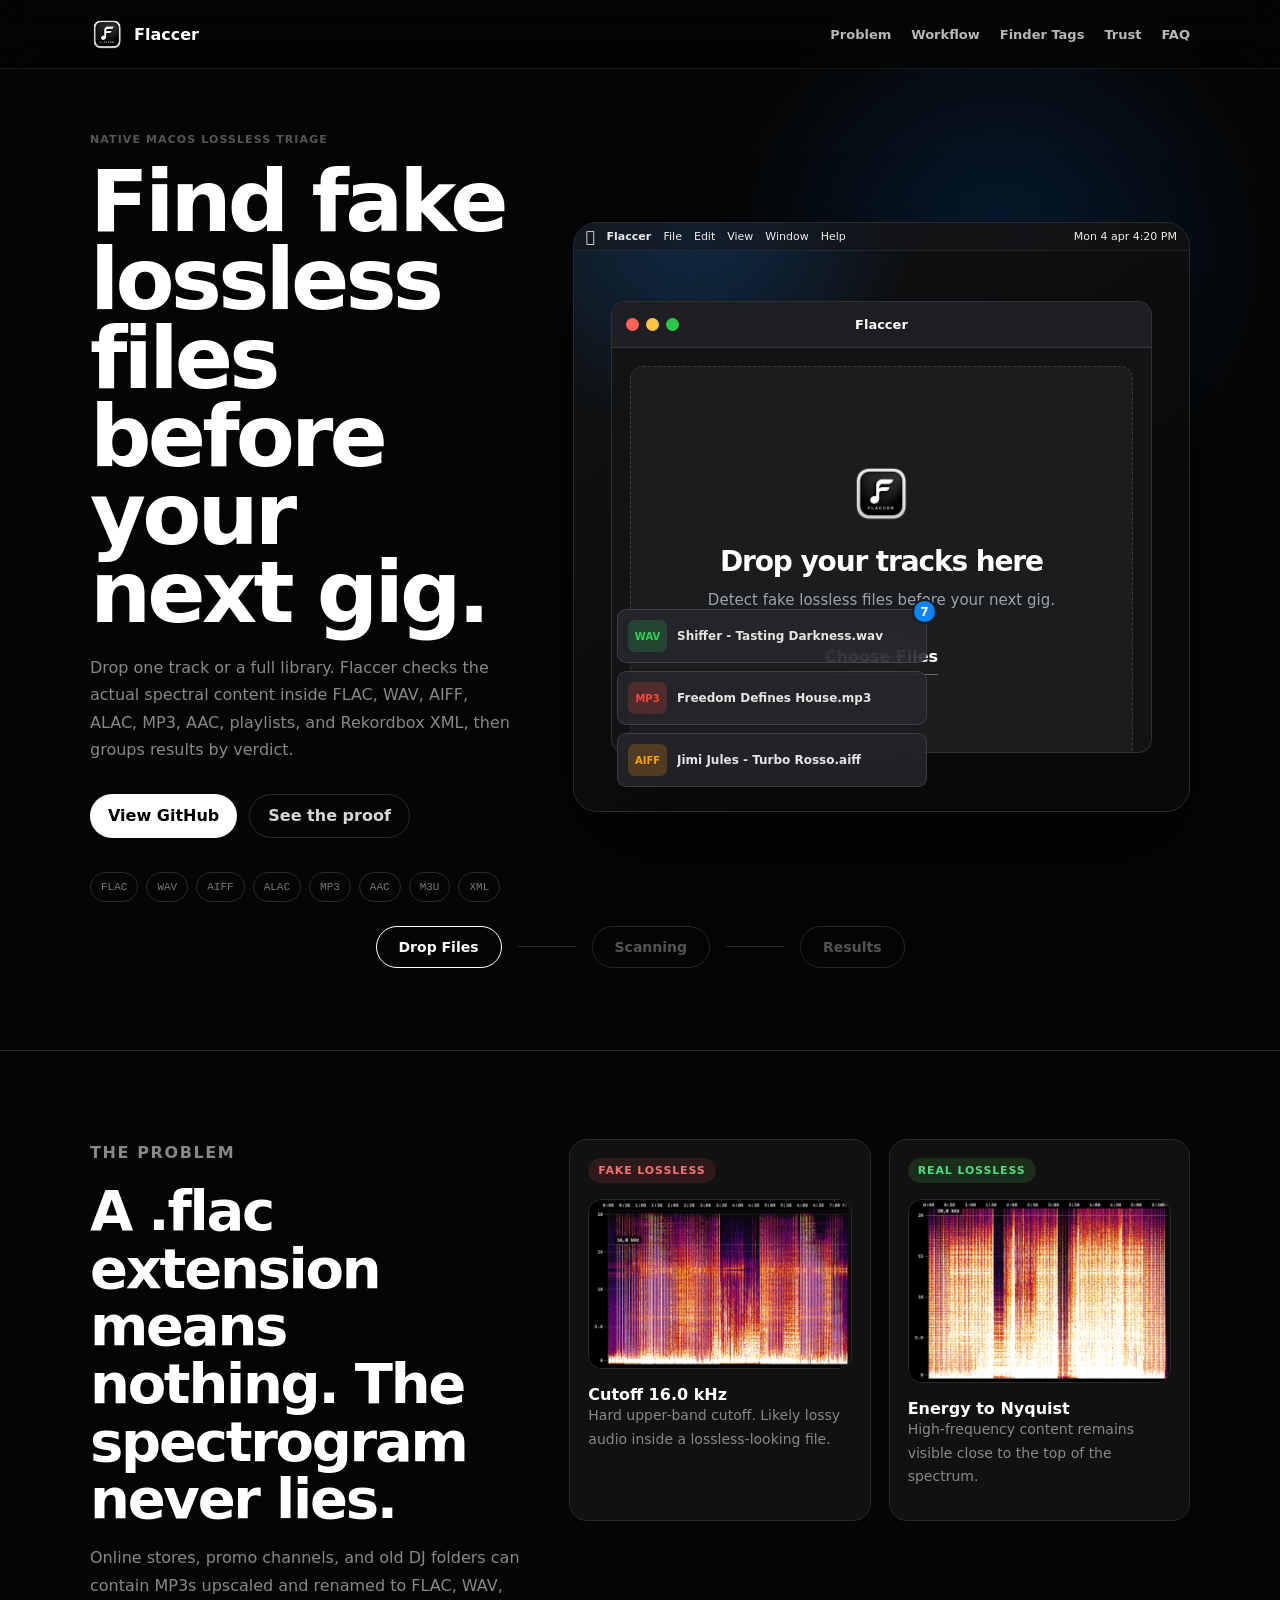
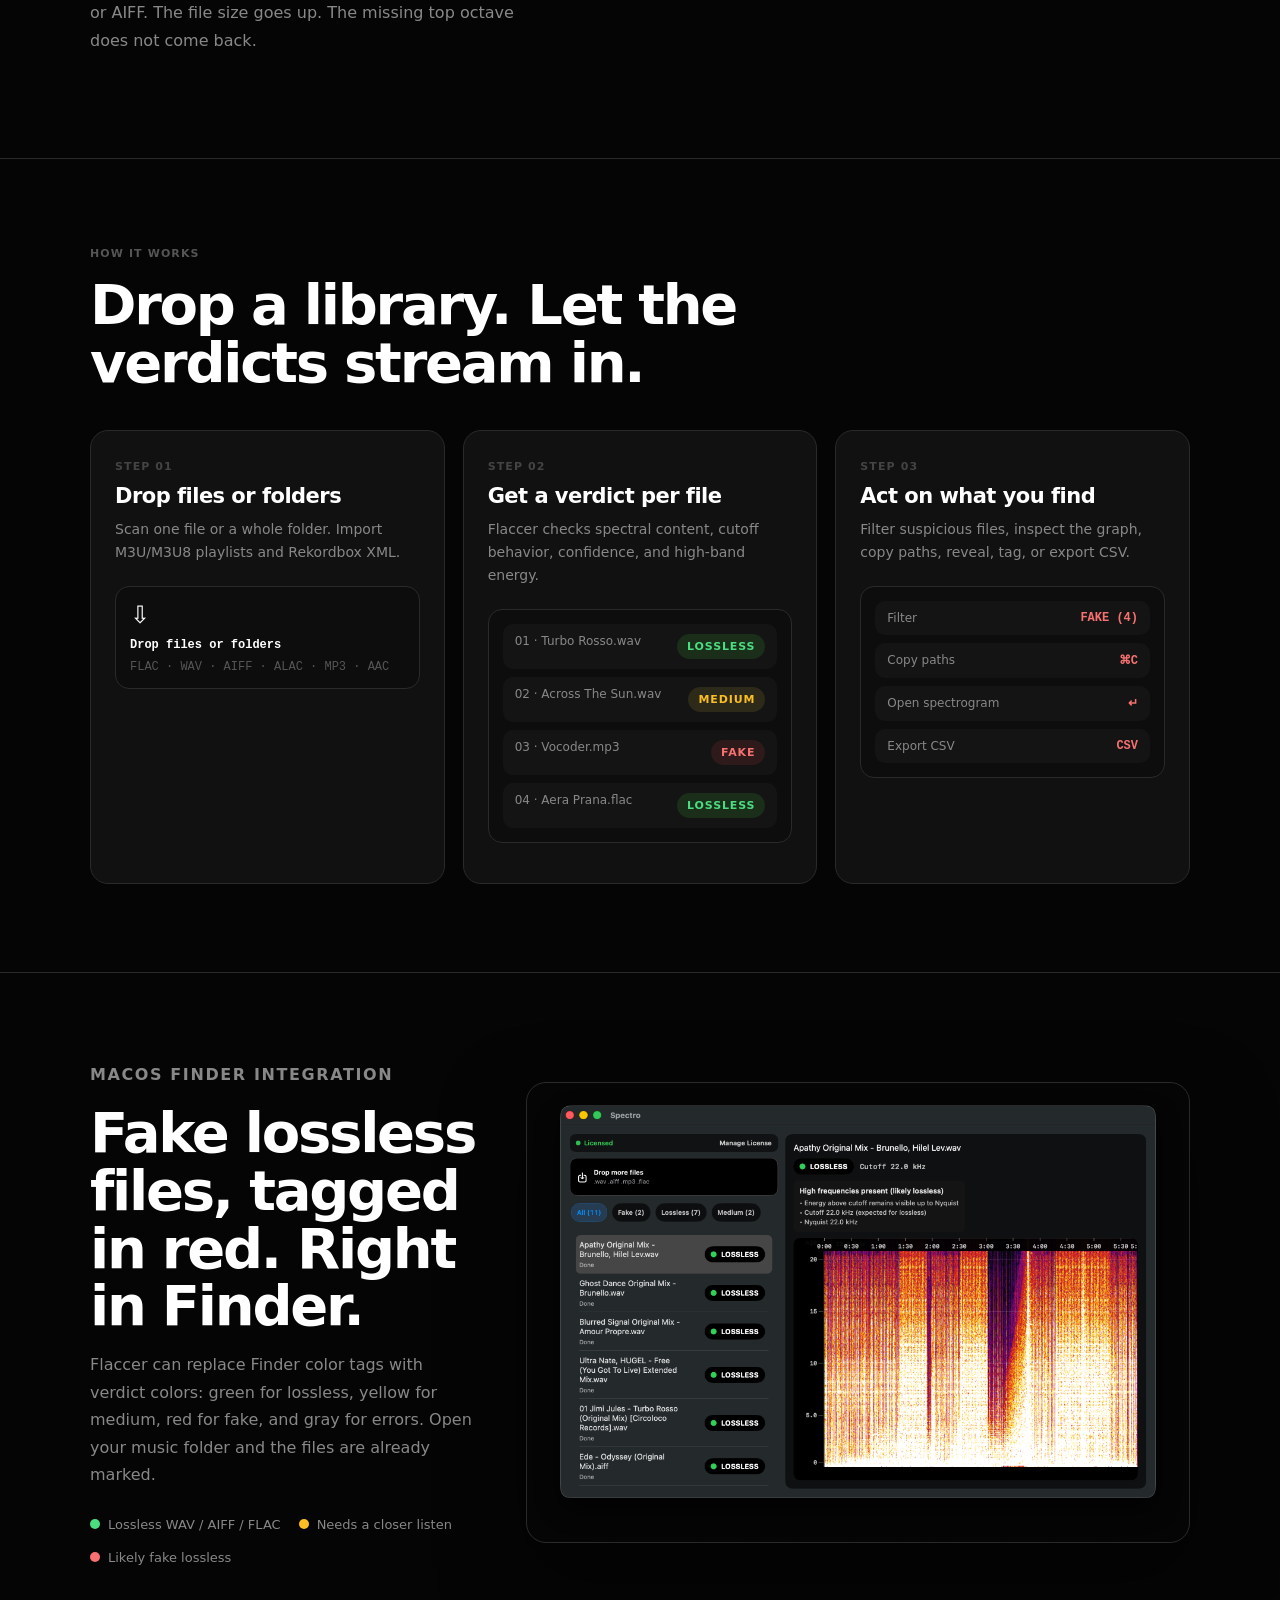
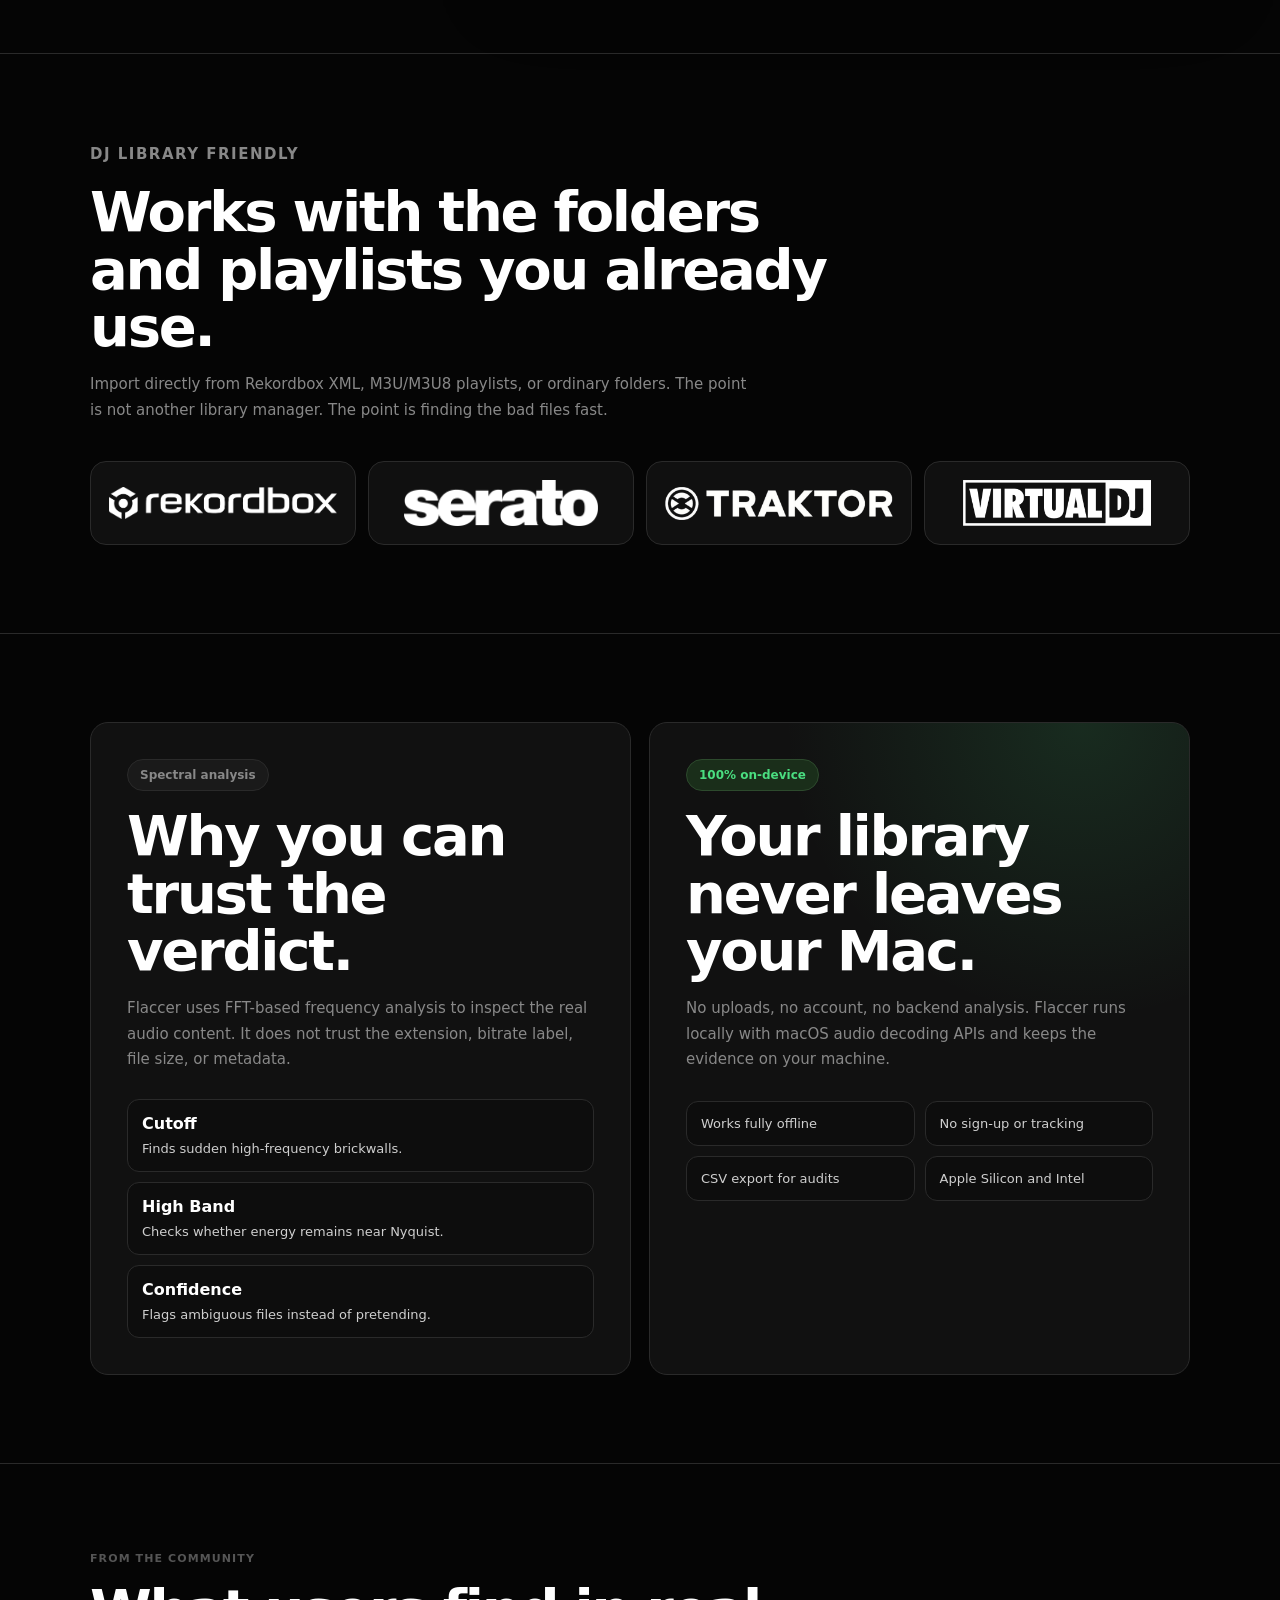
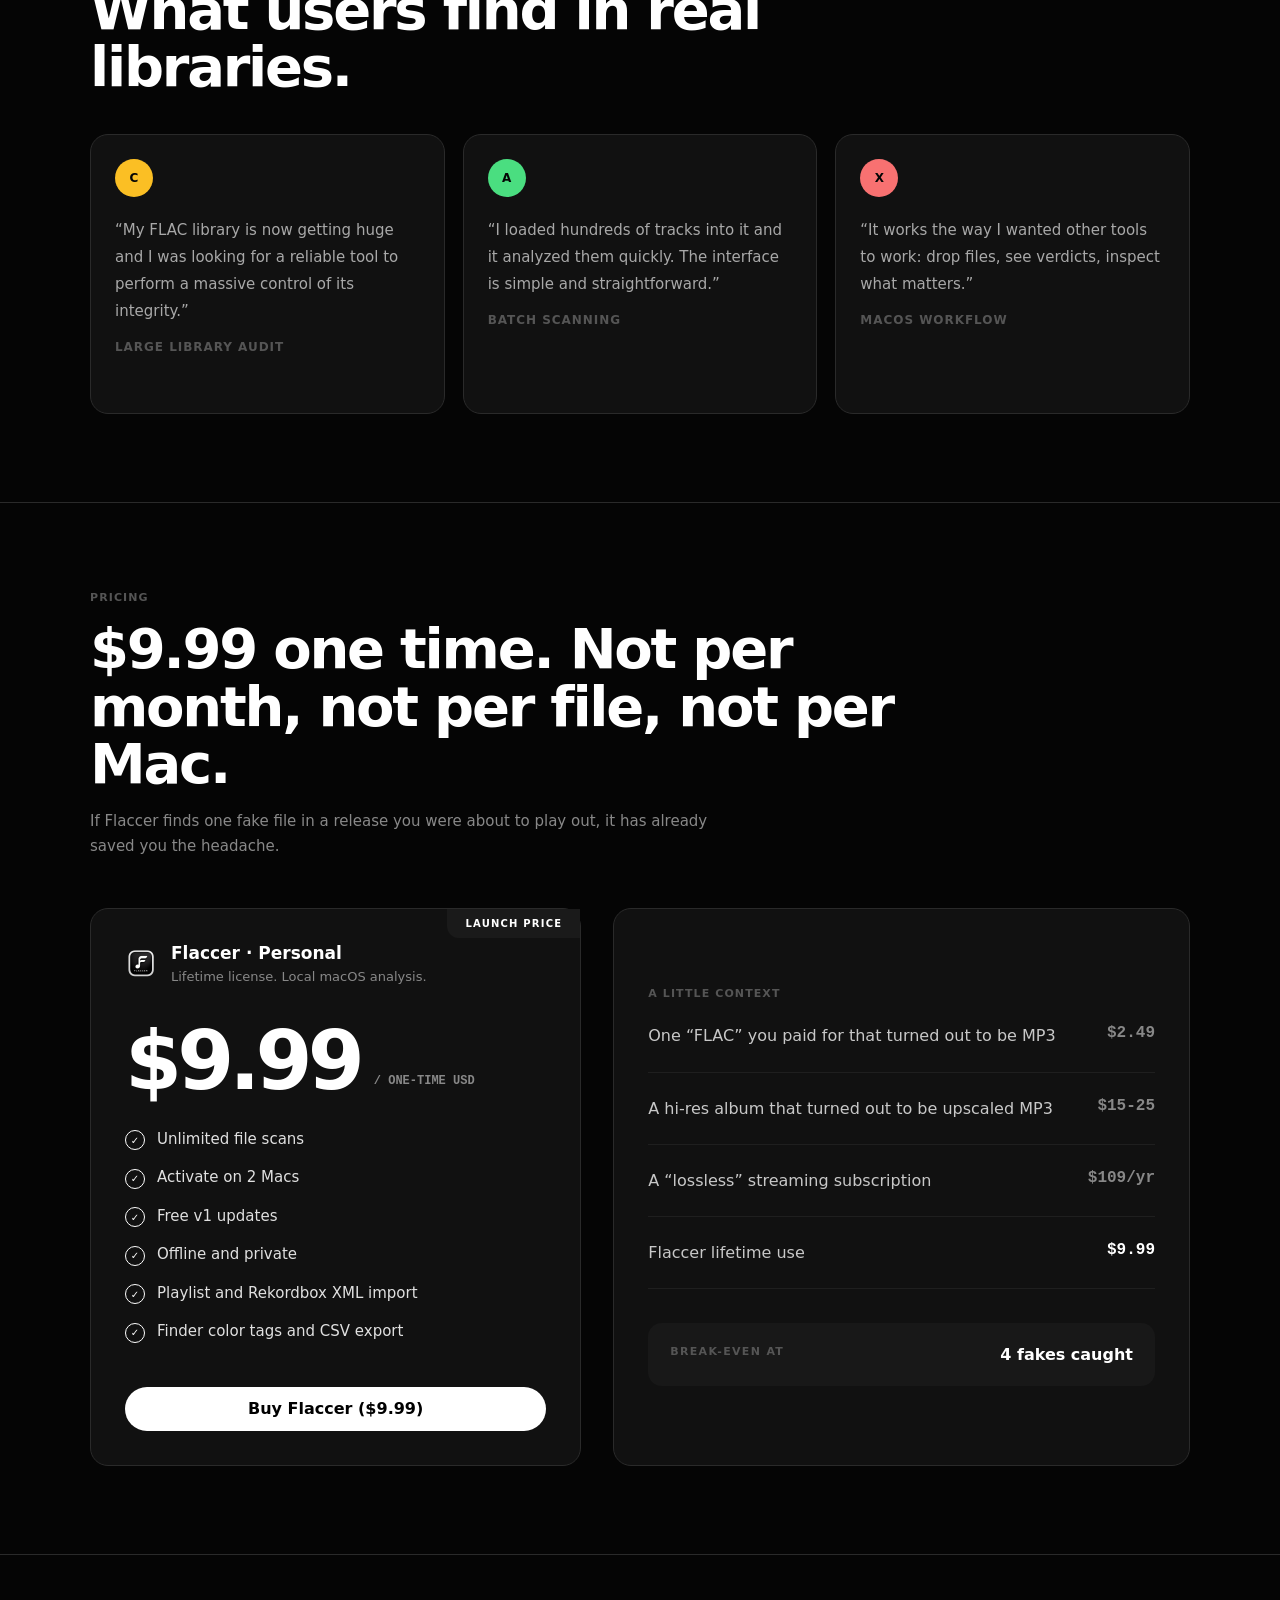
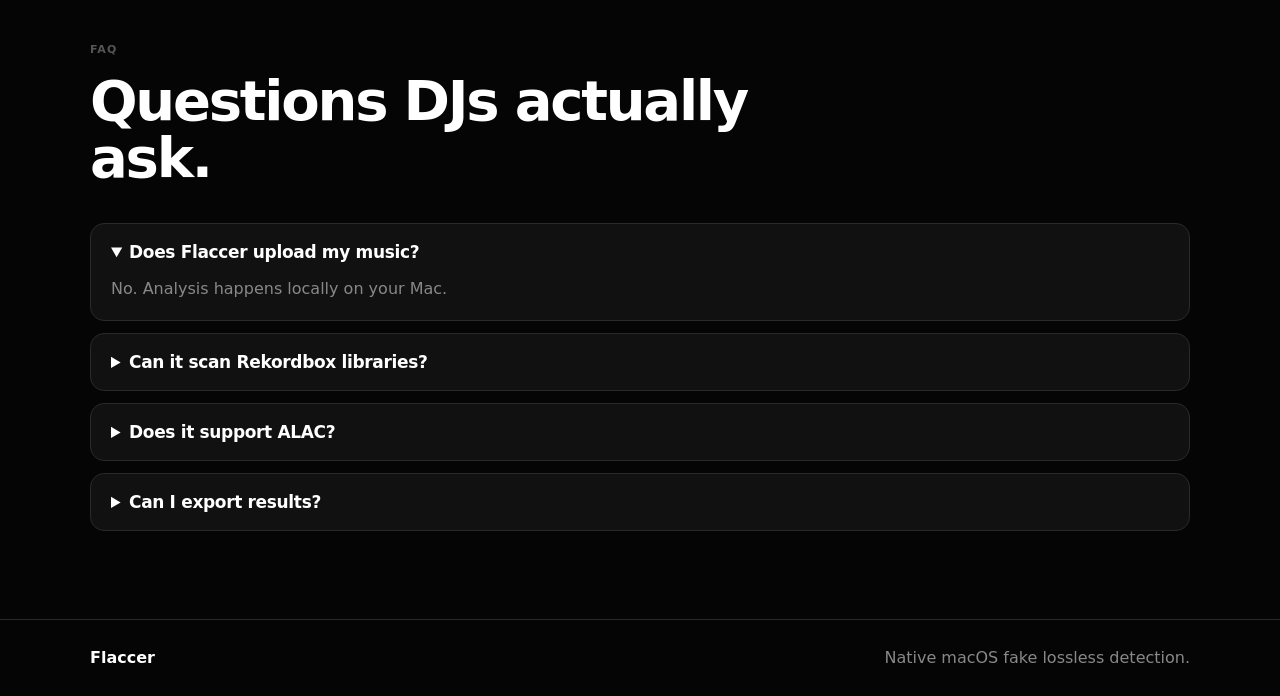
==== commit c827c5c7: "Set website price to 9.99" ====
--- a/index.html
+++ b/index.html
@@ -250,15 +250,60 @@
         </div>
       </section>
 
-      <section class="section cta">
-        <div class="cta-card">
-          <p class="eyebrow">Launch build</p>
-          <h2>Scan before you play it out.</h2>
-          <p>
-            If one fake file is hiding in a release you were about to trust,
-            the scan already paid for itself.
-          </p>
-          <a class="button primary" href="https://github.com/JZ1324/Flaccer">Get Flaccer</a>
+      <section id="pricing" class="section pricing">
+        <p class="eyebrow">Pricing</p>
+        <h2>$9.99 one time. Not per month, not per file, not per Mac.</h2>
+        <p class="pricing-copy">
+          If Flaccer finds one fake file in a release you were about to play out,
+          it has already saved you the headache.
+        </p>
+        <div class="pricing-grid">
+          <article class="price-card">
+            <span class="popular">Launch price</span>
+            <div class="plan-name">
+              <img src="assets/flaccer-icon.png" alt="">
+              <div>
+                <strong>Flaccer · Personal</strong>
+                <p>Lifetime license. Local macOS analysis.</p>
+              </div>
+            </div>
+            <div class="price-line">
+              <strong>$9.99</strong>
+              <span>/ one-time USD</span>
+            </div>
+            <ul class="feature-list">
+              <li>Unlimited file scans</li>
+              <li>Activate on 2 Macs</li>
+              <li>Free v1 updates</li>
+              <li>Offline and private</li>
+              <li>Playlist and Rekordbox XML import</li>
+              <li>Finder color tags and CSV export</li>
+            </ul>
+            <a class="button primary buy-button" href="https://github.com/JZ1324/Flaccer">Buy Flaccer ($9.99)</a>
+          </article>
+          <article class="context-card">
+            <p class="eyebrow">A little context</p>
+            <div class="context-row">
+              <span>One “FLAC” you paid for that turned out to be MP3</span>
+              <strong>$2.49</strong>
+            </div>
+            <div class="context-row">
+              <span>A hi-res album that turned out to be upscaled MP3</span>
+              <strong>$15-25</strong>
+            </div>
+            <div class="context-row">
+              <span>A “lossless” streaming subscription</span>
+              <strong>$109/yr</strong>
+            </div>
+            <div class="context-row flaccer-row">
+              <span>Flaccer lifetime use</span>
+              <strong>$9.99</strong>
+            </div>
+            <div class="break-even">
+              <span>Break-even at</span>
+              <strong>4 fakes caught</strong>
+            </div>
+          </article>
         </div>
       </section>
 
--- a/styles.css
+++ b/styles.css
@@ -767,21 +767,176 @@
 .avatar.green { background: var(--green); }
 .avatar.red { background: var(--red); }
 
-.cta {
+.pricing {
   position: relative;
   overflow: hidden;
 }
 
-.cta-card {
+.pricing h2 {
+  max-width: 860px;
+}
+
+.pricing-copy {
+  max-width: 620px;
+  color: var(--muted);
+  font-size: 15px;
+  line-height: 1.7;
+}
+
+.pricing-grid {
+  display: grid;
+  grid-template-columns: minmax(320px, 0.92fr) minmax(320px, 1.08fr);
+  gap: 32px;
+  margin-top: 48px;
+}
+
+.price-card,
+.context-card {
   position: relative;
-  overflow: hidden;
-  background:
-    radial-gradient(circle at 78% 40%, rgba(255, 255, 255, 0.09), transparent 42%),
-    #101010;
-}
-
-.cta-card h2 {
-  max-width: 760px;
+  border: 1px solid var(--line);
+  border-radius: 18px;
+  background: var(--panel);
+  padding: 34px;
+}
+
+.popular {
+  position: absolute;
+  top: 0;
+  right: 0;
+  border-bottom-left-radius: 12px;
+  background: #1a1a1a;
+  padding: 9px 18px;
+  color: white;
+  font-size: 10px;
+  font-weight: 900;
+  letter-spacing: 0.12em;
+  text-transform: uppercase;
+}
+
+.plan-name {
+  display: flex;
+  align-items: center;
+  gap: 14px;
+}
+
+.plan-name img {
+  width: 32px;
+  height: 32px;
+  border-radius: 8px;
+}
+
+.plan-name strong {
+  display: block;
+  font-size: 17px;
+}
+
+.plan-name p {
+  margin: 6px 0 0;
+  color: var(--muted);
+  font-size: 13px;
+}
+
+.price-line {
+  display: flex;
+  align-items: end;
+  gap: 14px;
+  margin: 42px 0 22px;
+}
+
+.price-line strong {
+  font-size: clamp(58px, 8vw, 82px);
+  line-height: 0.85;
+  letter-spacing: -0.06em;
+}
+
+.price-line span {
+  color: var(--muted);
+  font-family: ui-monospace, "SF Mono", Menlo, monospace;
+  font-size: 12px;
+  font-weight: 800;
+  padding-bottom: 8px;
+  text-transform: uppercase;
+}
+
+.feature-list {
+  display: grid;
+  gap: 18px;
+  list-style: none;
+  margin: 34px 0;
+  padding: 0;
+}
+
+.feature-list li {
+  color: #e0e0e0;
+  font-size: 15px;
+}
+
+.feature-list li::before {
+  content: "✓";
+  display: inline-grid;
+  place-items: center;
+  width: 18px;
+  height: 18px;
+  border: 1px solid white;
+  border-radius: 999px;
+  color: white;
+  font-size: 10px;
+  margin-right: 12px;
+}
+
+.buy-button {
+  width: 100%;
+  margin-top: 10px;
+}
+
+.context-card {
+  display: grid;
+  align-content: center;
+}
+
+.context-row {
+  display: grid;
+  grid-template-columns: minmax(0, 1fr) auto;
+  gap: 24px;
+  border-bottom: 1px solid rgba(255, 255, 255, 0.06);
+  padding: 24px 0;
+}
+
+.context-row span {
+  color: #c8c8c8;
+  line-height: 1.45;
+}
+
+.context-row strong {
+  color: var(--muted);
+  font-family: ui-monospace, "SF Mono", Menlo, monospace;
+  font-size: 16px;
+}
+
+.flaccer-row strong {
+  color: white;
+}
+
+.break-even {
+  display: flex;
+  justify-content: space-between;
+  gap: 20px;
+  border-radius: 14px;
+  background: #181818;
+  margin-top: 34px;
+  padding: 22px;
+}
+
+.break-even span {
+  color: var(--dim);
+  font-size: 11px;
+  font-weight: 900;
+  letter-spacing: 0.12em;
+  text-transform: uppercase;
+}
+
+.break-even strong {
+  color: white;
 }
 
 .faq-list {
@@ -837,6 +992,7 @@
   .workflow-grid,
   .trust,
   .quote-grid,
+  .pricing-grid,
   .check-list {
     grid-template-columns: 1fr;
   }
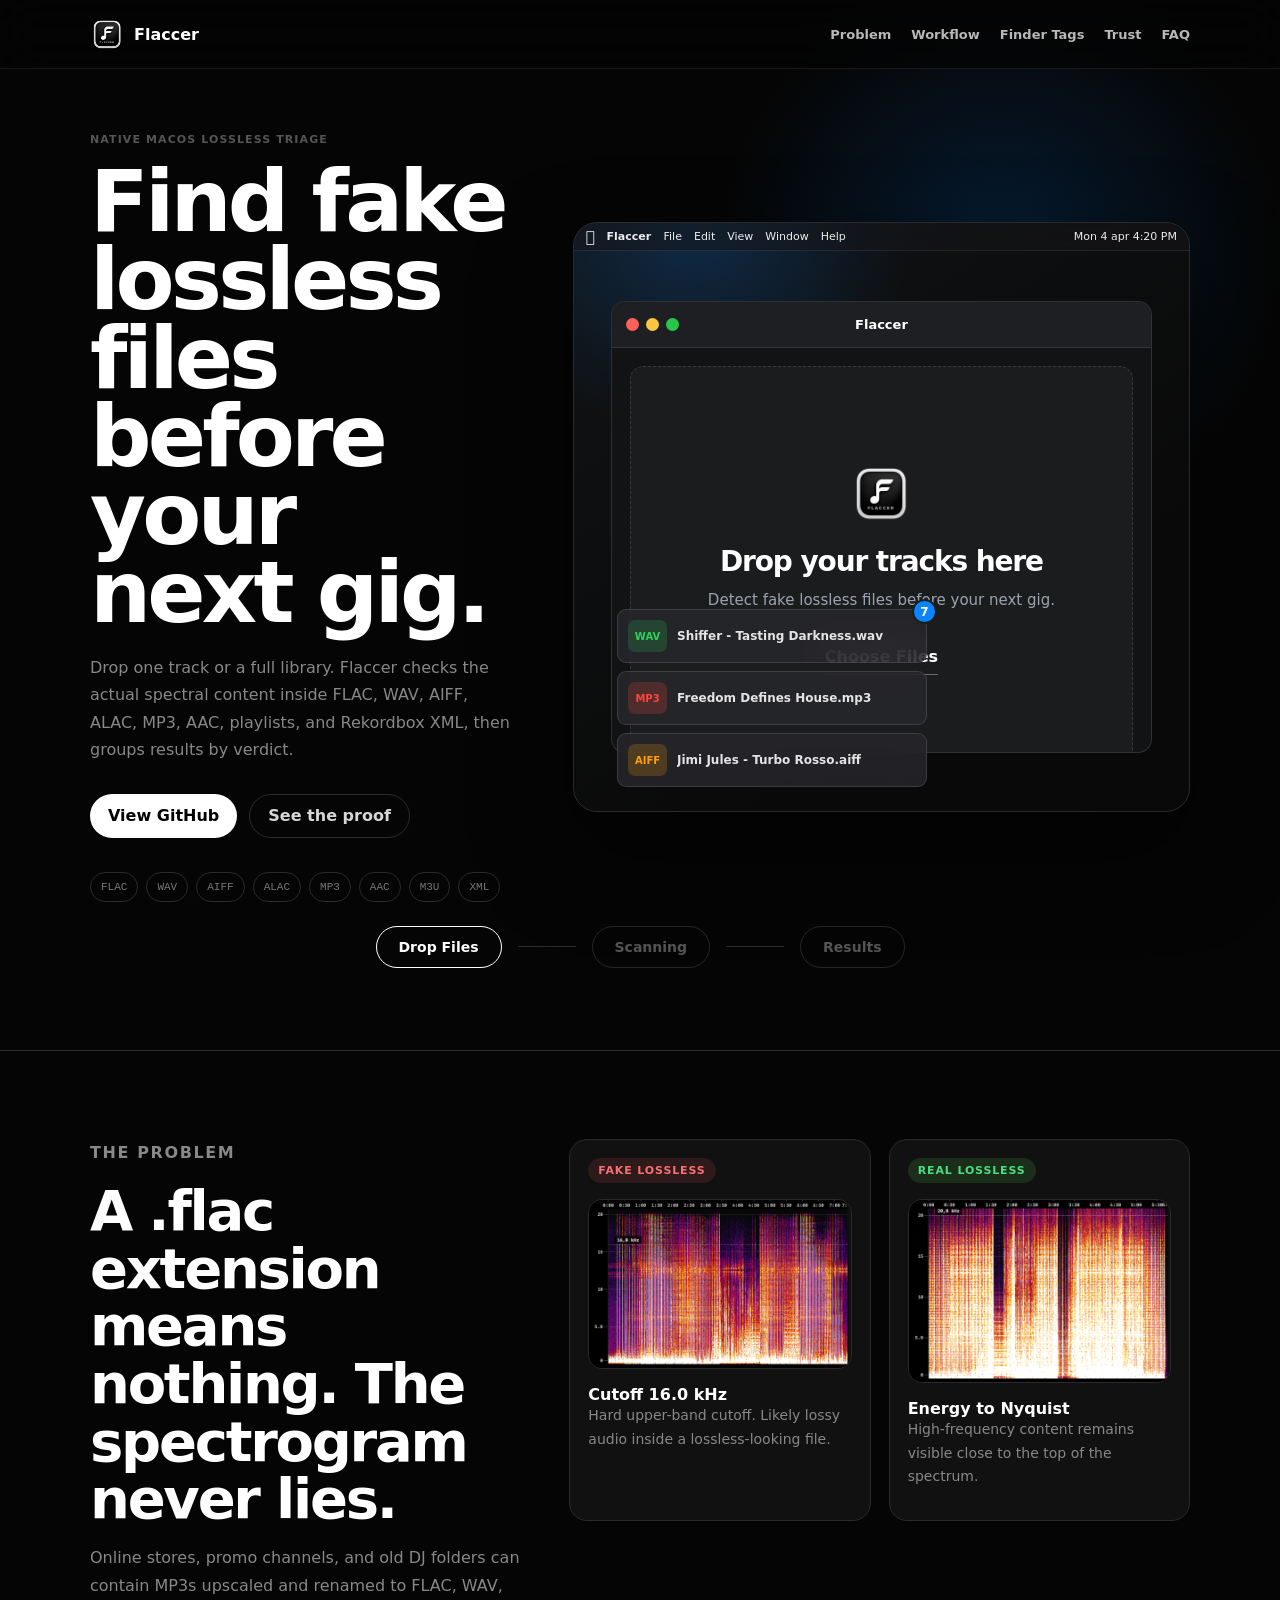
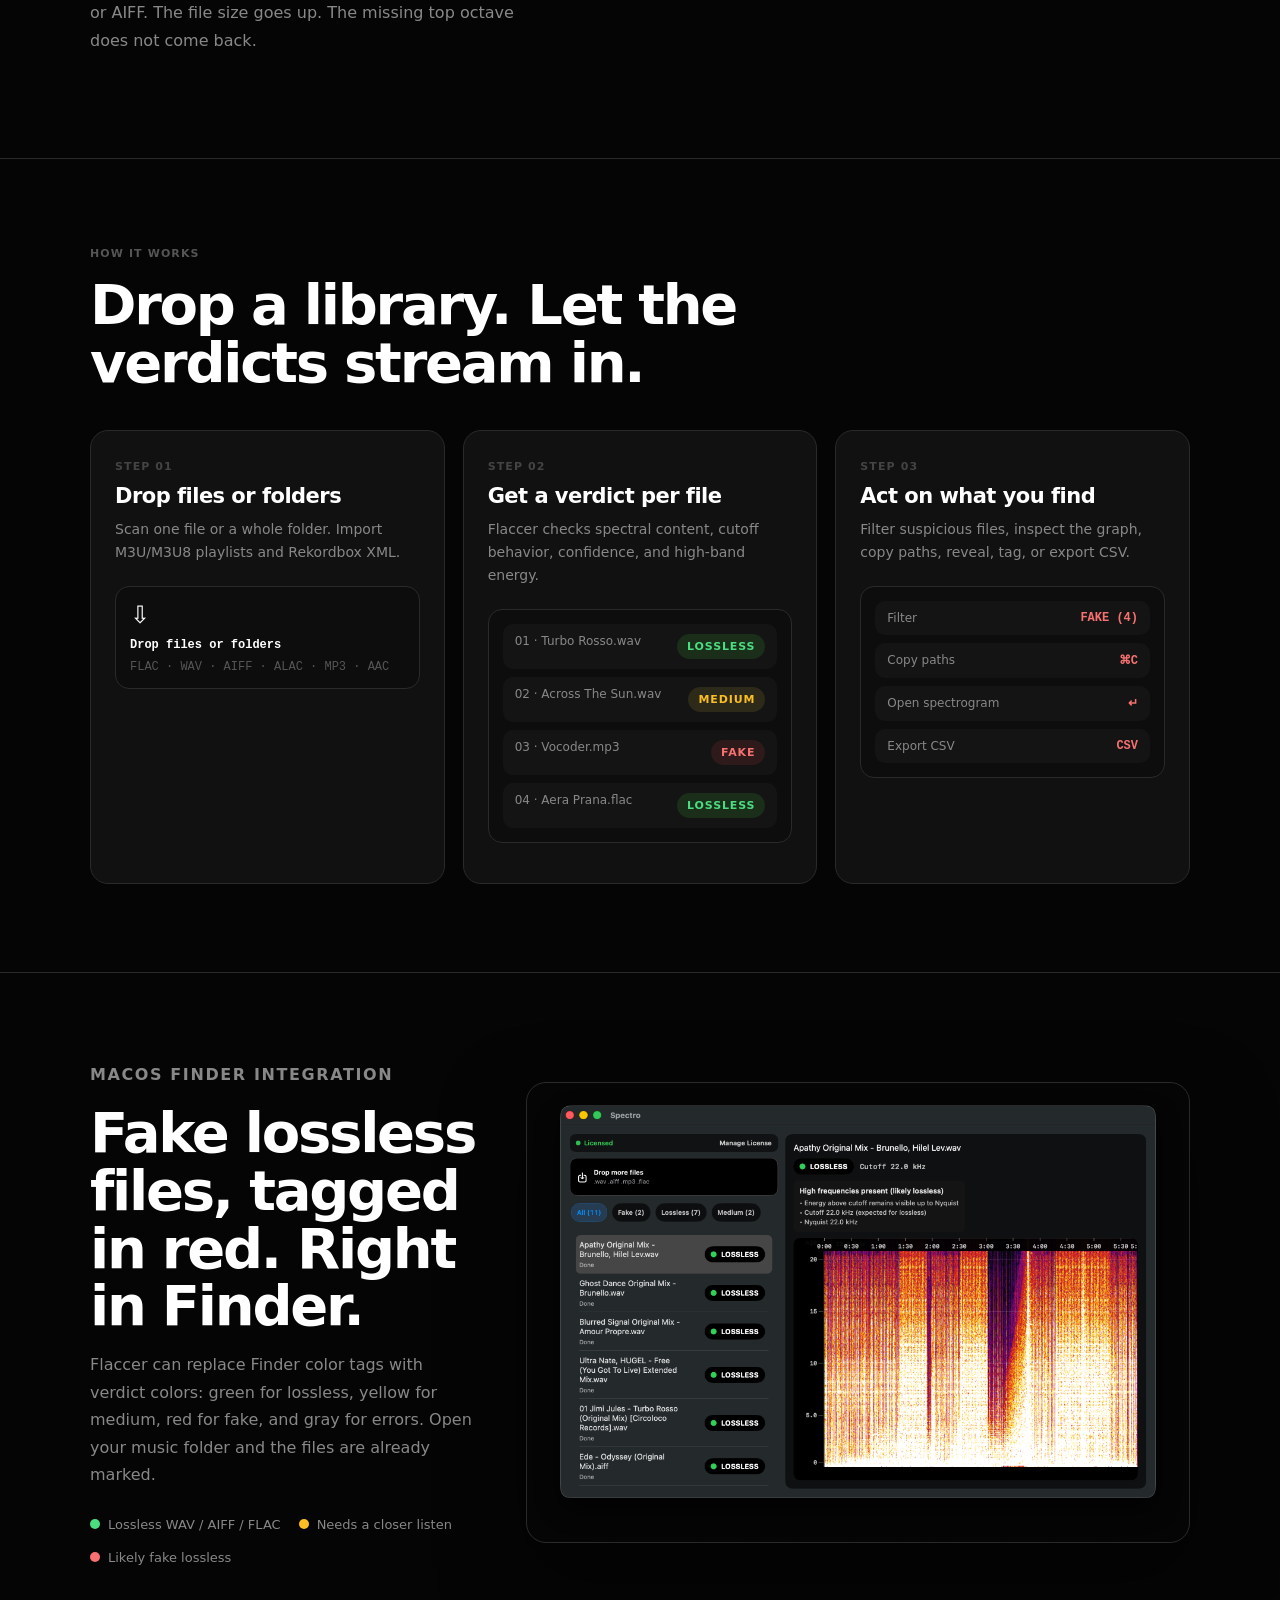
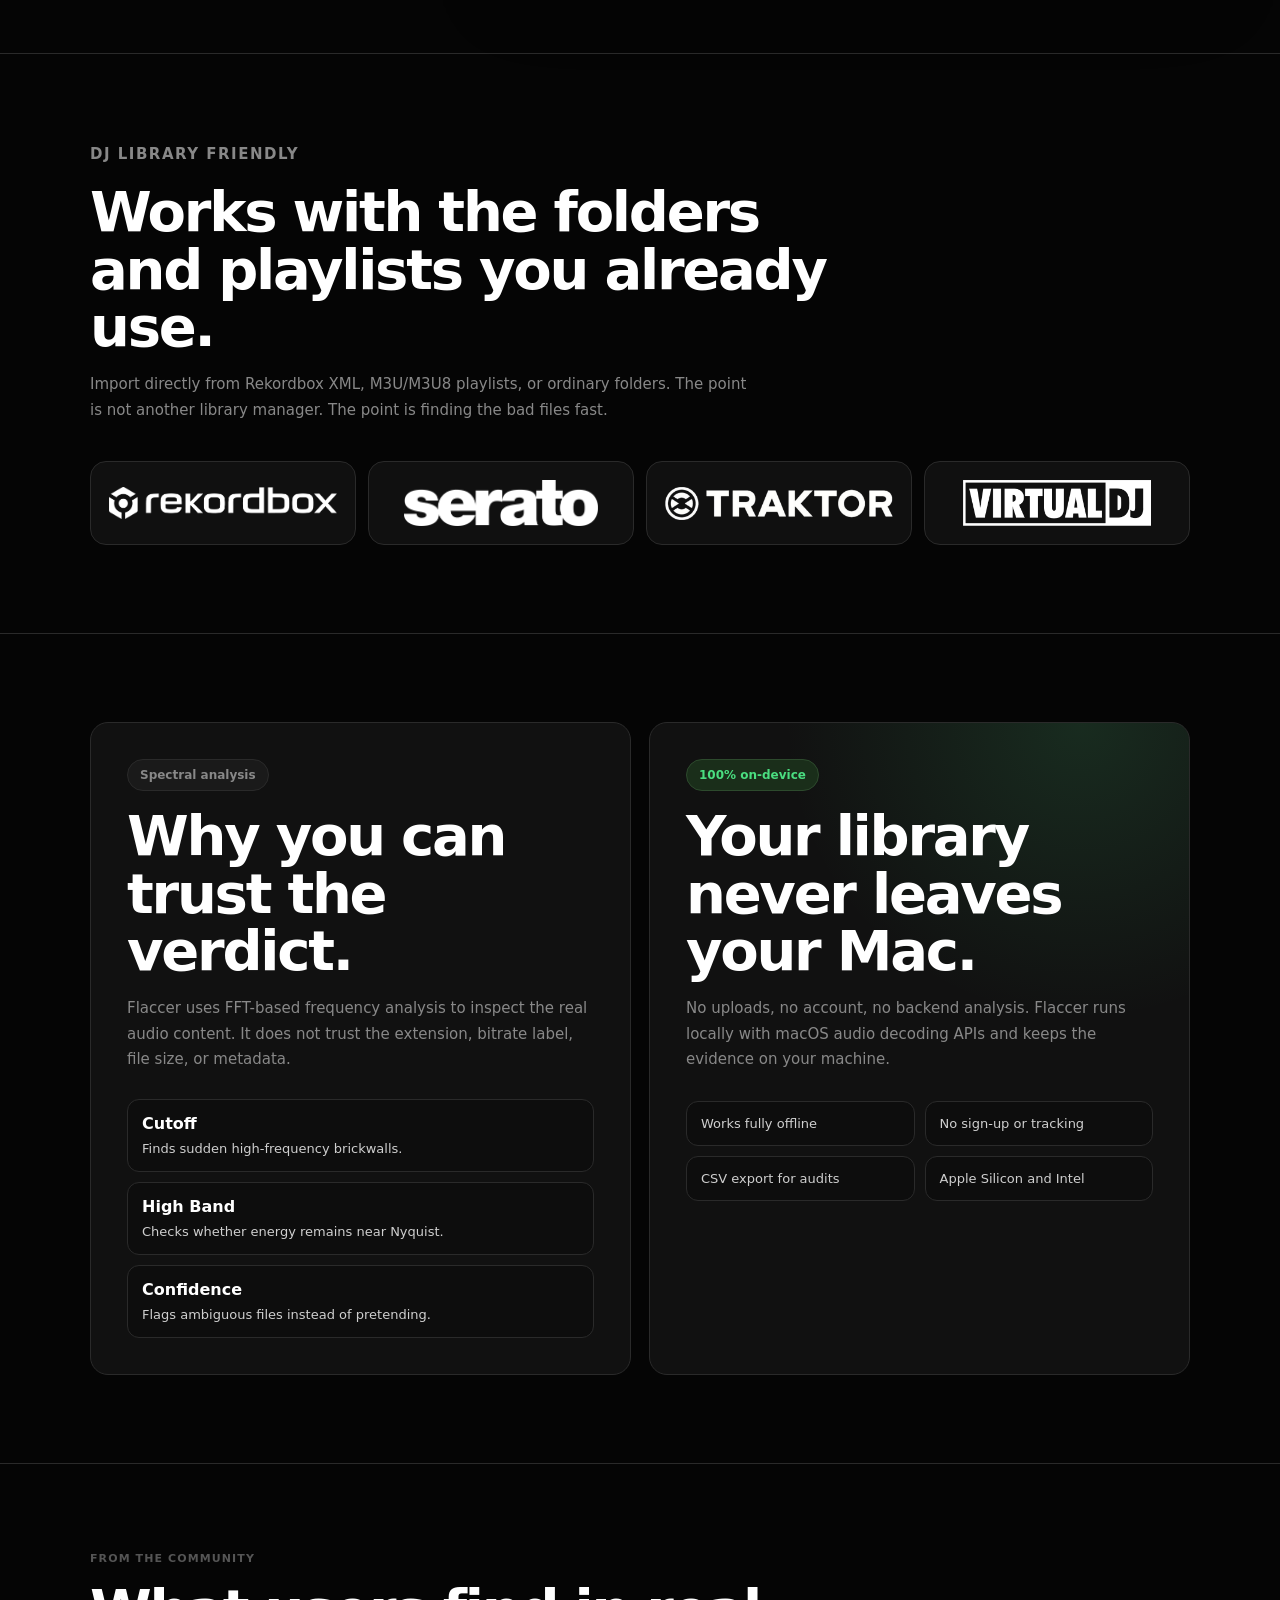
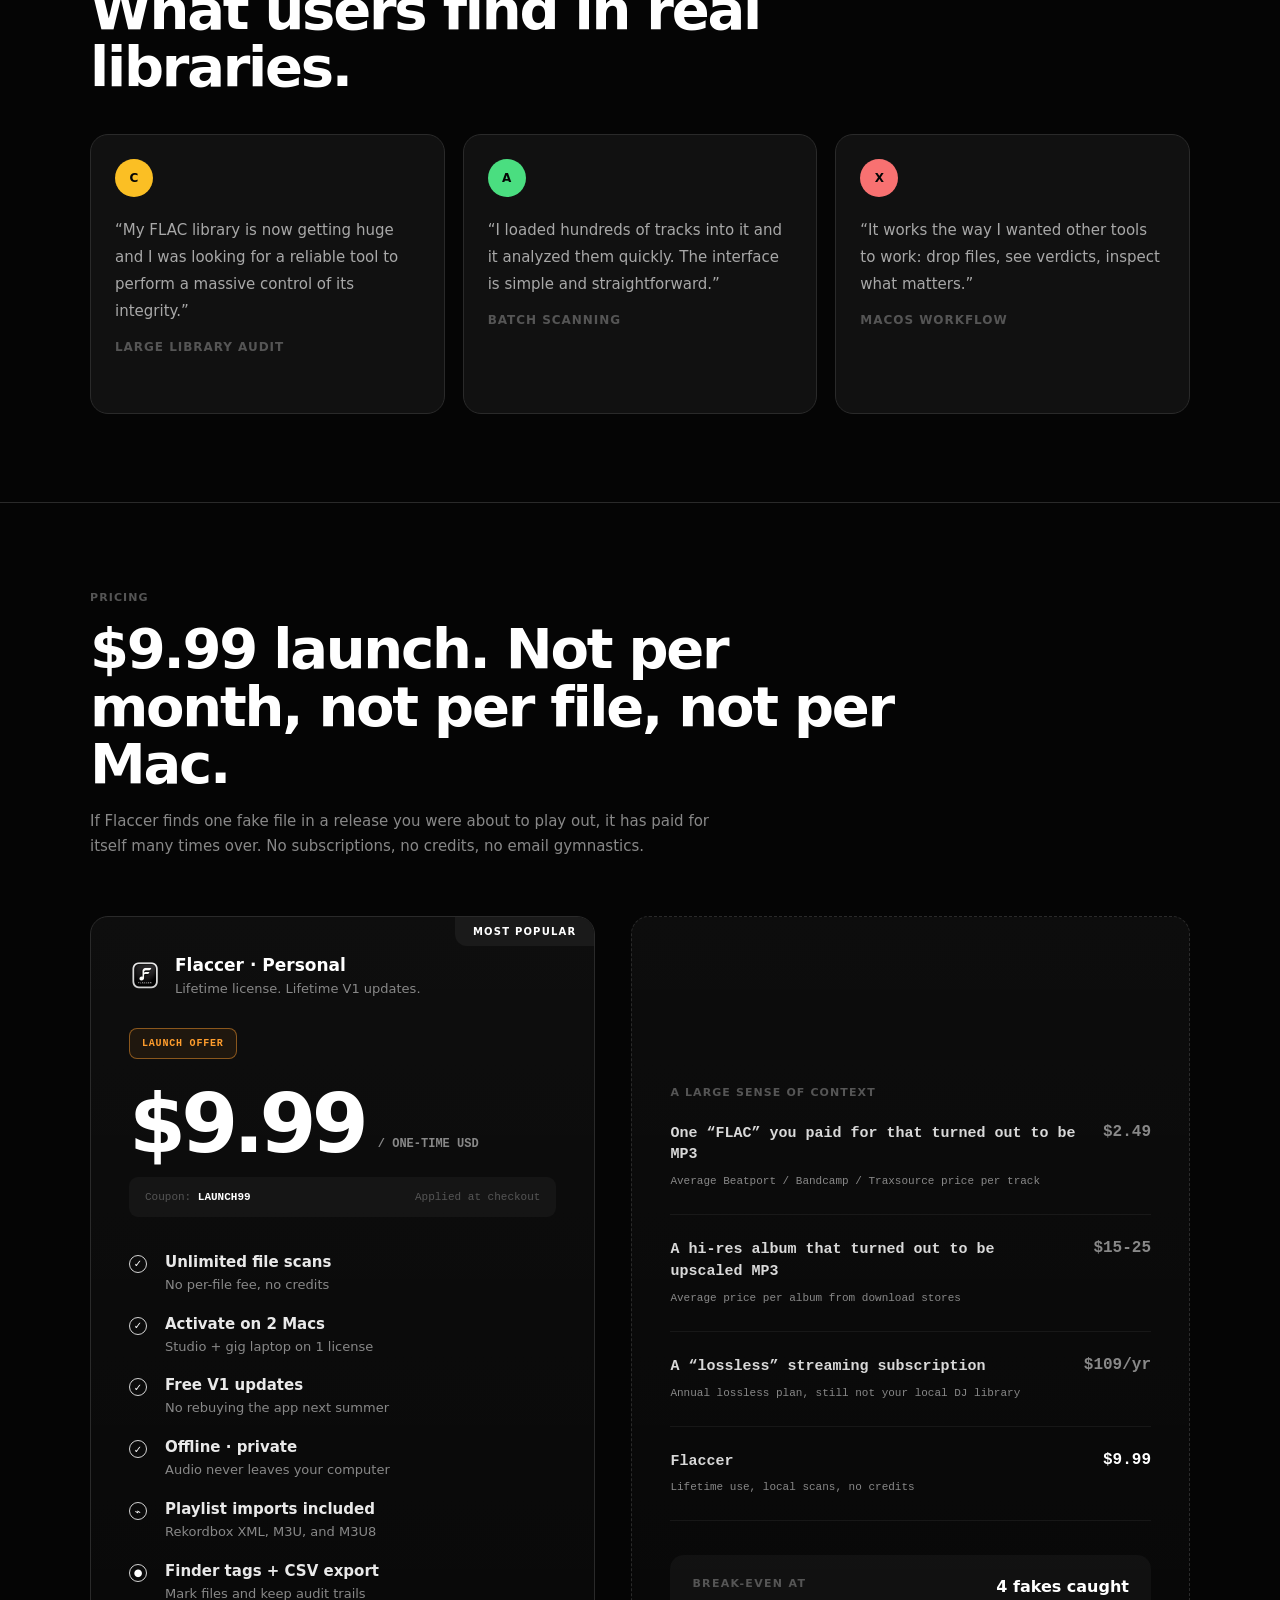
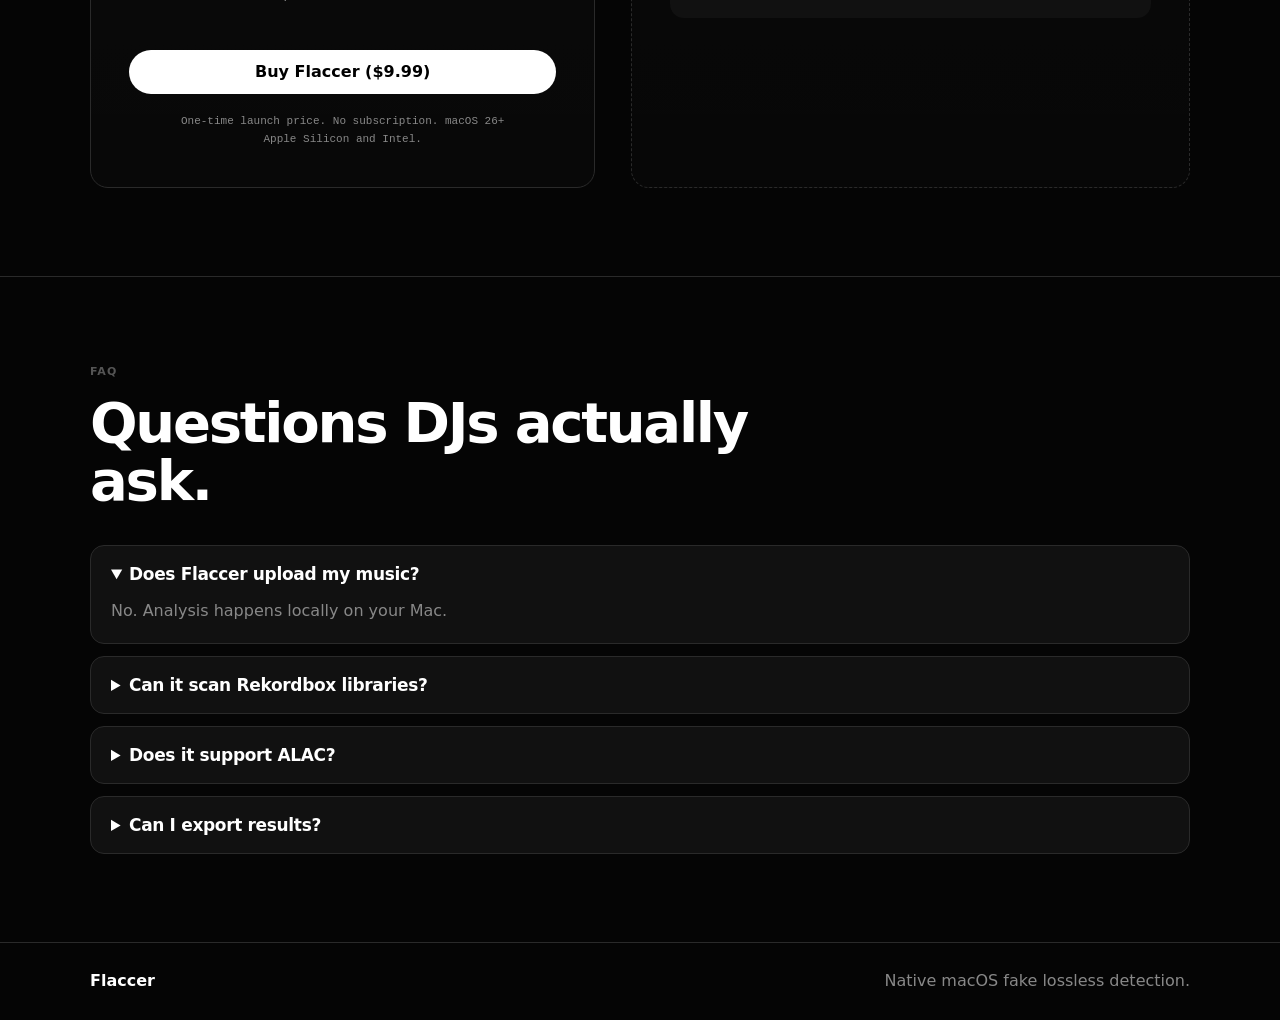
==== commit 9e32ca7d: "Match pricing section to reference" ====
--- a/index.html
+++ b/index.html
@@ -252,51 +252,108 @@
 
       <section id="pricing" class="section pricing">
         <p class="eyebrow">Pricing</p>
-        <h2>$9.99 one time. Not per month, not per file, not per Mac.</h2>
+        <h2>$9.99 launch. Not per month, not per file, not per Mac.</h2>
         <p class="pricing-copy">
           If Flaccer finds one fake file in a release you were about to play out,
-          it has already saved you the headache.
+          it has paid for itself many times over. No subscriptions, no credits,
+          no email gymnastics.
         </p>
         <div class="pricing-grid">
           <article class="price-card">
-            <span class="popular">Launch price</span>
+            <span class="popular">Most popular</span>
             <div class="plan-name">
               <img src="assets/flaccer-icon.png" alt="">
               <div>
                 <strong>Flaccer · Personal</strong>
-                <p>Lifetime license. Local macOS analysis.</p>
+                <p>Lifetime license. Lifetime V1 updates.</p>
               </div>
             </div>
+            <span class="offer-pill">Launch offer</span>
             <div class="price-line">
               <strong>$9.99</strong>
               <span>/ one-time USD</span>
             </div>
+            <div class="coupon-row">
+              <span>Coupon: <strong>LAUNCH99</strong></span>
+              <span>Applied at checkout</span>
+            </div>
             <ul class="feature-list">
-              <li>Unlimited file scans</li>
-              <li>Activate on 2 Macs</li>
-              <li>Free v1 updates</li>
-              <li>Offline and private</li>
-              <li>Playlist and Rekordbox XML import</li>
-              <li>Finder color tags and CSV export</li>
+              <li>
+                <span class="feature-icon">✓</span>
+                <div>
+                  <strong>Unlimited file scans</strong>
+                  <small>No per-file fee, no credits</small>
+                </div>
+              </li>
+              <li>
+                <span class="feature-icon">✓</span>
+                <div>
+                  <strong>Activate on 2 Macs</strong>
+                  <small>Studio + gig laptop on 1 license</small>
+                </div>
+              </li>
+              <li>
+                <span class="feature-icon">✓</span>
+                <div>
+                  <strong>Free V1 updates</strong>
+                  <small>No rebuying the app next summer</small>
+                </div>
+              </li>
+              <li>
+                <span class="feature-icon">✓</span>
+                <div>
+                  <strong>Offline · private</strong>
+                  <small>Audio never leaves your computer</small>
+                </div>
+              </li>
+              <li>
+                <span class="feature-icon">⌁</span>
+                <div>
+                  <strong>Playlist imports included</strong>
+                  <small>Rekordbox XML, M3U, and M3U8</small>
+                </div>
+              </li>
+              <li>
+                <span class="feature-icon">●</span>
+                <div>
+                  <strong>Finder tags + CSV export</strong>
+                  <small>Mark files and keep audit trails</small>
+                </div>
+              </li>
             </ul>
             <a class="button primary buy-button" href="https://github.com/JZ1324/Flaccer">Buy Flaccer ($9.99)</a>
+            <p class="price-note">
+              One-time launch price. No subscription. macOS 26+ Apple Silicon and Intel.
+            </p>
           </article>
           <article class="context-card">
-            <p class="eyebrow">A little context</p>
+            <p class="eyebrow">A large sense of context</p>
             <div class="context-row">
-              <span>One “FLAC” you paid for that turned out to be MP3</span>
+              <span>
+                <strong>One “FLAC” you paid for that turned out to be MP3</strong>
+                <small>Average Beatport / Bandcamp / Traxsource price per track</small>
+              </span>
               <strong>$2.49</strong>
             </div>
             <div class="context-row">
-              <span>A hi-res album that turned out to be upscaled MP3</span>
+              <span>
+                <strong>A hi-res album that turned out to be upscaled MP3</strong>
+                <small>Average price per album from download stores</small>
+              </span>
               <strong>$15-25</strong>
             </div>
             <div class="context-row">
-              <span>A “lossless” streaming subscription</span>
+              <span>
+                <strong>A “lossless” streaming subscription</strong>
+                <small>Annual lossless plan, still not your local DJ library</small>
+              </span>
               <strong>$109/yr</strong>
             </div>
             <div class="context-row flaccer-row">
-              <span>Flaccer lifetime use</span>
+              <span>
+                <strong>Flaccer</strong>
+                <small>Lifetime use, local scans, no credits</small>
+              </span>
               <strong>$9.99</strong>
             </div>
             <div class="break-even">
--- a/styles.css
+++ b/styles.css
@@ -777,7 +777,7 @@
 }
 
 .pricing-copy {
-  max-width: 620px;
+  max-width: 650px;
   color: var(--muted);
   font-size: 15px;
   line-height: 1.7;
@@ -785,9 +785,9 @@
 
 .pricing-grid {
   display: grid;
-  grid-template-columns: minmax(320px, 0.92fr) minmax(320px, 1.08fr);
-  gap: 32px;
-  margin-top: 48px;
+  grid-template-columns: minmax(360px, 0.95fr) minmax(360px, 1.05fr);
+  gap: 36px;
+  margin-top: 56px;
 }
 
 .price-card,
@@ -795,8 +795,9 @@
   position: relative;
   border: 1px solid var(--line);
   border-radius: 18px;
-  background: var(--panel);
-  padding: 34px;
+  background: linear-gradient(180deg, rgba(255, 255, 255, 0.035), rgba(255, 255, 255, 0.012));
+  padding: 38px;
+  overflow: hidden;
 }
 
 .popular {
@@ -836,11 +837,26 @@
   font-size: 13px;
 }
 
+.offer-pill {
+  display: inline-flex;
+  border: 1px solid rgba(255, 157, 45, 0.48);
+  border-radius: 8px;
+  background: rgba(255, 157, 45, 0.08);
+  color: #ff9d2d;
+  font-family: ui-monospace, "SF Mono", Menlo, monospace;
+  font-size: 10px;
+  font-weight: 900;
+  letter-spacing: 0.08em;
+  margin-top: 32px;
+  padding: 9px 12px;
+  text-transform: uppercase;
+}
+
 .price-line {
   display: flex;
   align-items: end;
   gap: 14px;
-  margin: 42px 0 22px;
+  margin: 30px 0 14px;
 }
 
 .price-line strong {
@@ -858,30 +874,63 @@
   text-transform: uppercase;
 }
 
+.coupon-row {
+  display: flex;
+  justify-content: space-between;
+  gap: 16px;
+  border-radius: 9px;
+  background: rgba(255, 255, 255, 0.035);
+  color: var(--dim);
+  font-family: ui-monospace, "SF Mono", Menlo, monospace;
+  font-size: 11px;
+  margin-top: 18px;
+  padding: 14px 16px;
+}
+
+.coupon-row strong {
+  color: white;
+}
+
 .feature-list {
   display: grid;
-  gap: 18px;
+  gap: 20px;
   list-style: none;
-  margin: 34px 0;
+  margin: 36px 0;
   padding: 0;
 }
 
 .feature-list li {
-  color: #e0e0e0;
-  font-size: 15px;
-}
-
-.feature-list li::before {
-  content: "✓";
-  display: inline-grid;
+  display: grid;
+  grid-template-columns: 22px minmax(0, 1fr);
+  gap: 14px;
+  align-items: start;
+}
+
+.feature-icon {
+  display: grid;
   place-items: center;
   width: 18px;
   height: 18px;
-  border: 1px solid white;
+  border: 1px solid rgba(255, 255, 255, 0.82);
   border-radius: 999px;
   color: white;
   font-size: 10px;
-  margin-right: 12px;
+  font-weight: 900;
+  margin-top: 2px;
+}
+
+.feature-list strong {
+  display: block;
+  color: #e9e9e9;
+  font-size: 15px;
+}
+
+.feature-list small {
+  display: block;
+  color: var(--muted);
+  font-size: 13px;
+  line-height: 1.45;
+  margin-top: 5px;
 }
 
 .buy-button {
@@ -889,9 +938,20 @@
   margin-top: 10px;
 }
 
+.price-note {
+  color: var(--muted);
+  font-family: ui-monospace, "SF Mono", Menlo, monospace;
+  font-size: 11px;
+  line-height: 1.7;
+  margin: 18px auto 0;
+  max-width: 360px;
+  text-align: center;
+}
+
 .context-card {
   display: grid;
   align-content: center;
+  border-style: dashed;
 }
 
 .context-row {
@@ -907,6 +967,22 @@
   line-height: 1.45;
 }
 
+.context-row span strong {
+  display: block;
+  color: #d9d9d9;
+  font-size: 15px;
+  font-weight: 650;
+}
+
+.context-row span small {
+  display: block;
+  color: var(--muted);
+  font-family: ui-monospace, "SF Mono", Menlo, monospace;
+  font-size: 11px;
+  line-height: 1.55;
+  margin-top: 7px;
+}
+
 .context-row strong {
   color: var(--muted);
   font-family: ui-monospace, "SF Mono", Menlo, monospace;
@@ -922,7 +998,7 @@
   justify-content: space-between;
   gap: 20px;
   border-radius: 14px;
-  background: #181818;
+  background: rgba(255, 255, 255, 0.035);
   margin-top: 34px;
   padding: 22px;
 }
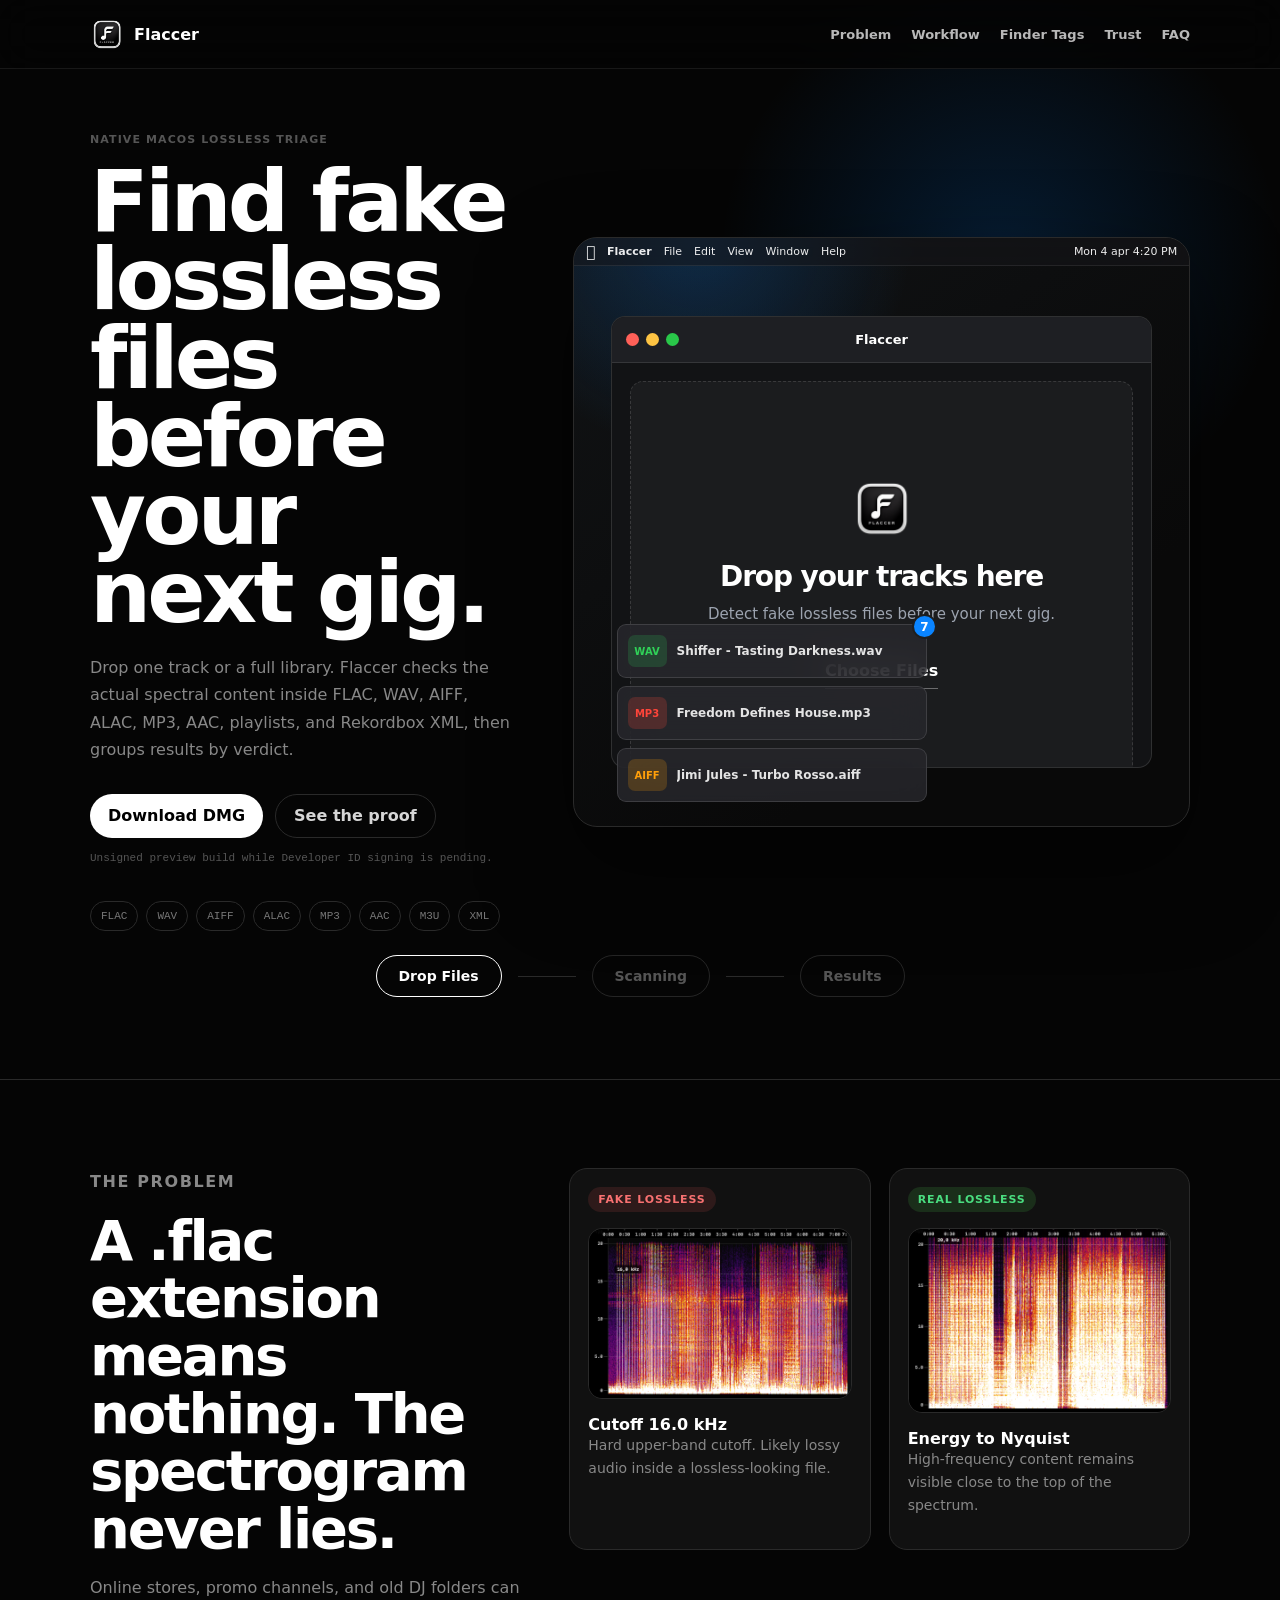
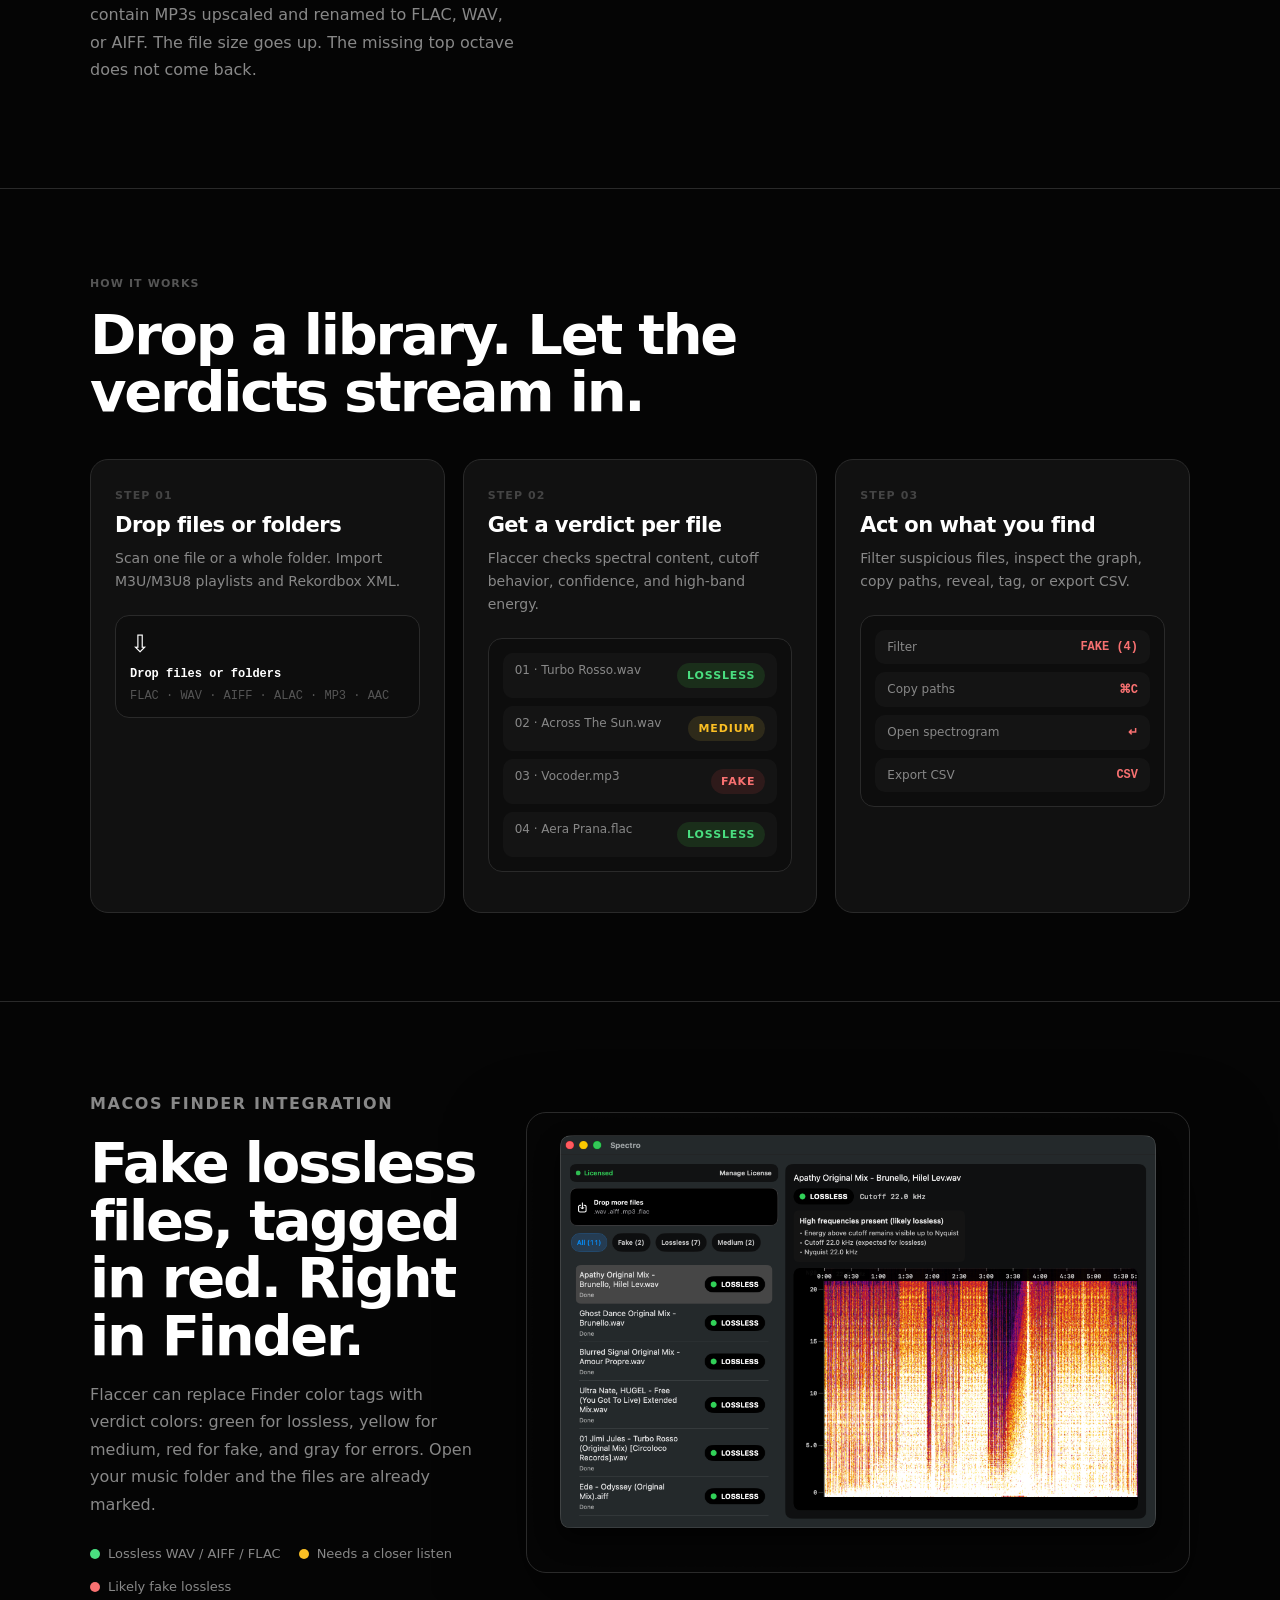
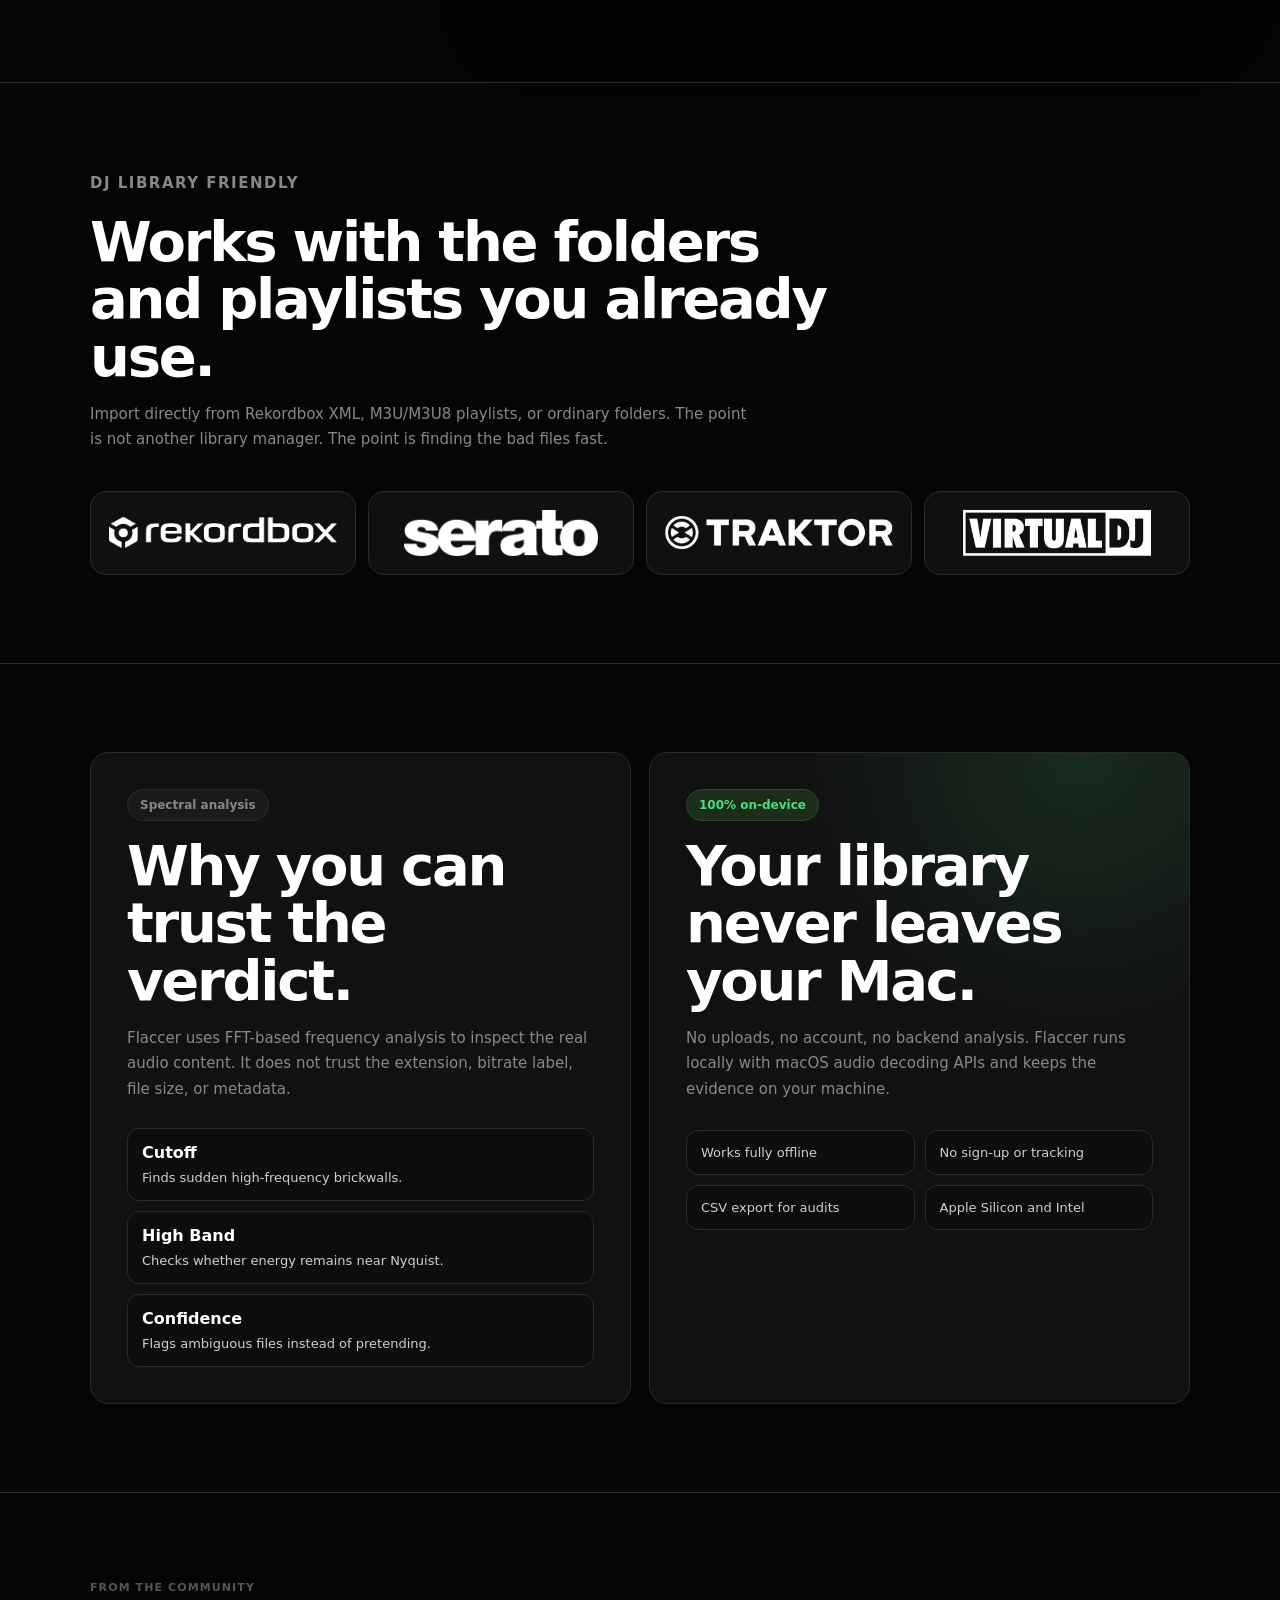
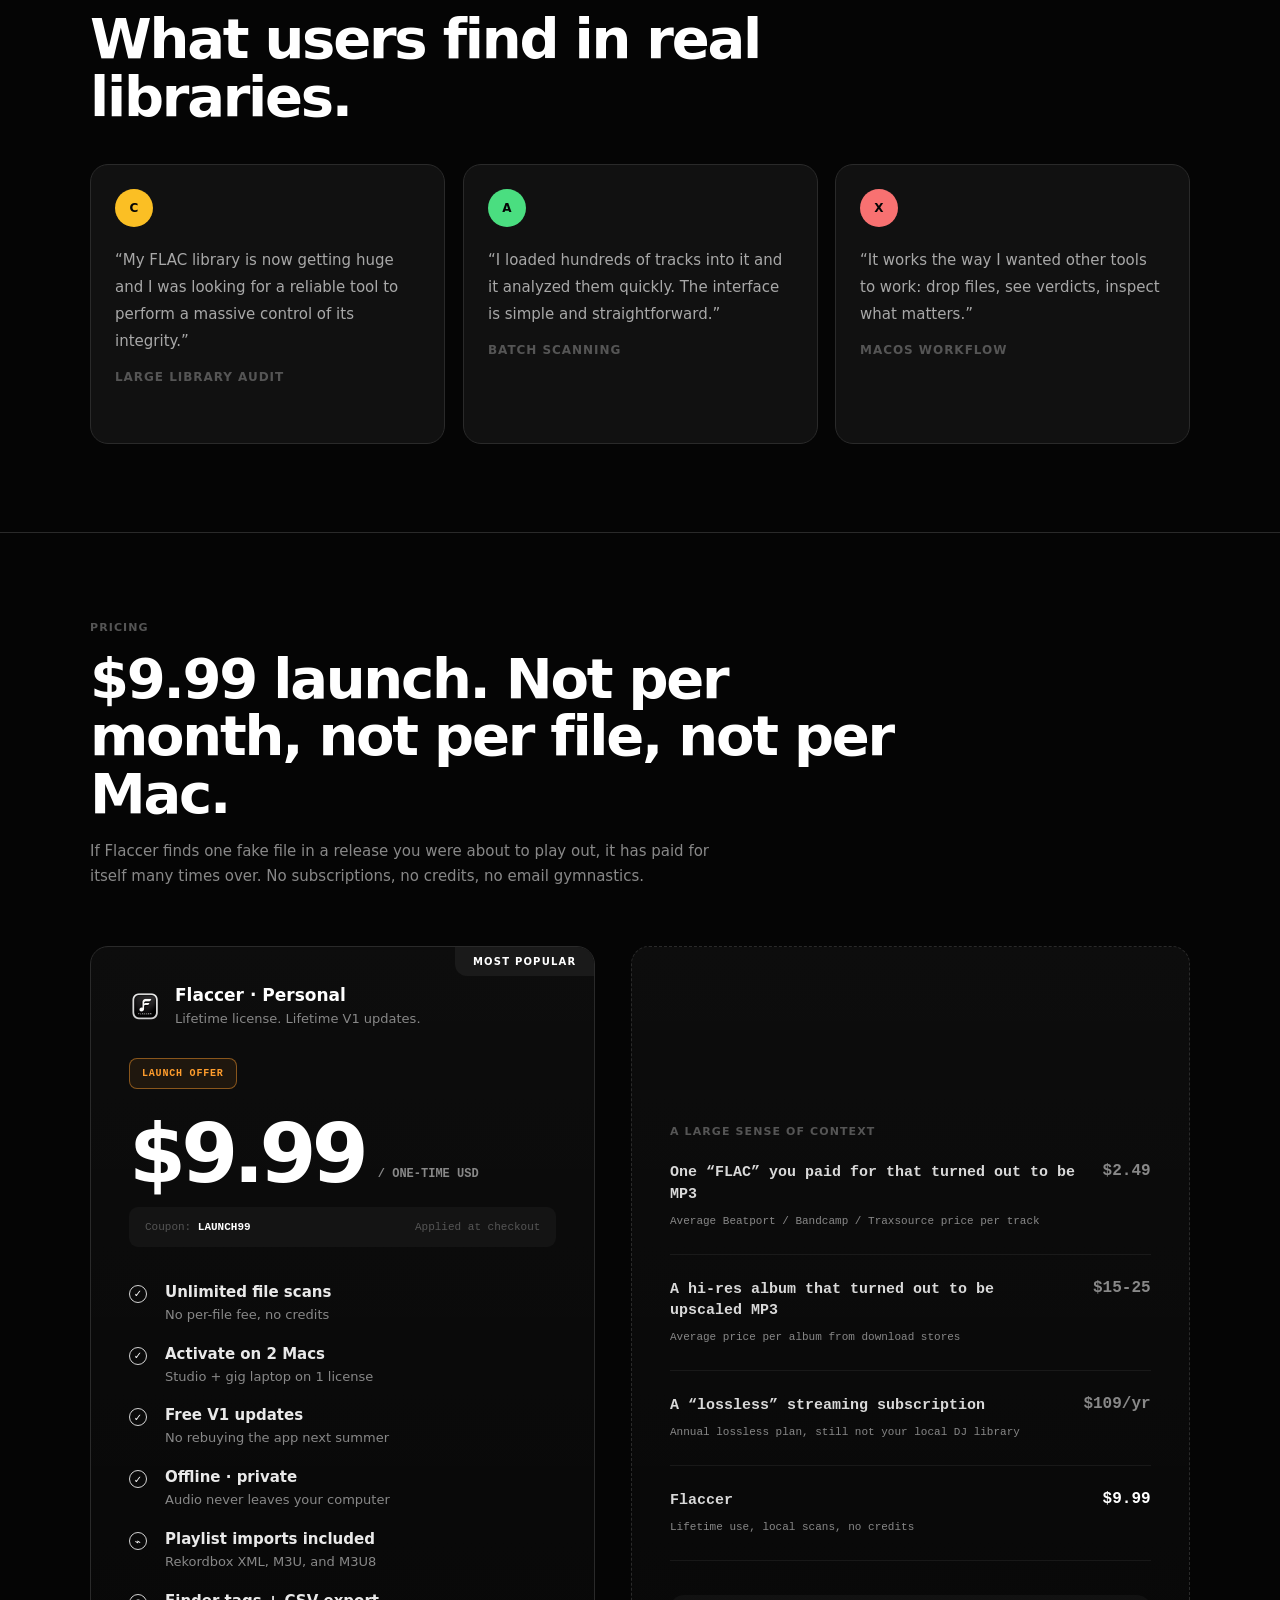
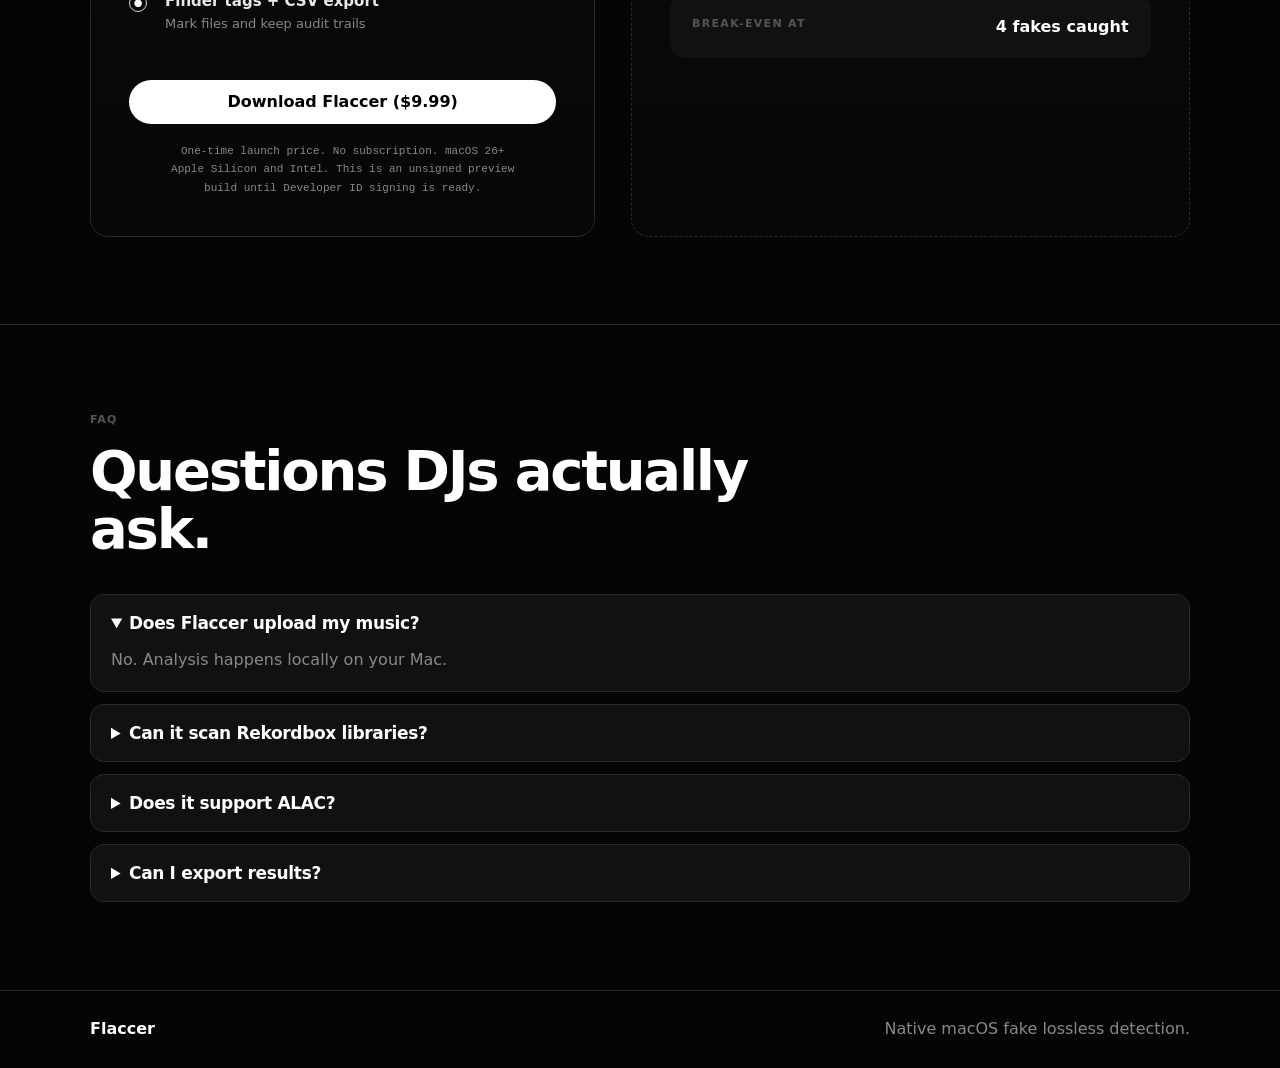
==== commit cf723463: "Add Flaccer DMG download" ====
--- a/index.html
+++ b/index.html
@@ -35,9 +35,10 @@
             Rekordbox XML, then groups results by verdict.
           </p>
           <div class="hero-actions">
-            <a class="button primary" href="https://github.com/JZ1324/Flaccer">View GitHub</a>
+            <a class="button primary" href="downloads/Flaccer-1.0.dmg" download>Download DMG</a>
             <a class="button secondary" href="#problem">See the proof</a>
           </div>
+          <p class="download-note">Unsigned preview build while Developer ID signing is pending.</p>
           <div class="format-strip">
             <span>FLAC</span>
             <span>WAV</span>
@@ -321,9 +322,10 @@
                 </div>
               </li>
             </ul>
-            <a class="button primary buy-button" href="https://github.com/JZ1324/Flaccer">Buy Flaccer ($9.99)</a>
+            <a class="button primary buy-button" href="downloads/Flaccer-1.0.dmg" download>Download Flaccer ($9.99)</a>
             <p class="price-note">
               One-time launch price. No subscription. macOS 26+ Apple Silicon and Intel.
+              This is an unsigned preview build until Developer ID signing is ready.
             </p>
           </article>
           <article class="context-card">
--- a/styles.css
+++ b/styles.css
@@ -19,10 +19,20 @@
 
 * {
   box-sizing: border-box;
+  scrollbar-width: none;
 }
 
 html {
   scroll-behavior: smooth;
+  scrollbar-width: none;
+}
+
+*::-webkit-scrollbar,
+html::-webkit-scrollbar,
+body::-webkit-scrollbar {
+  width: 0;
+  height: 0;
+  display: none;
 }
 
 body {
@@ -31,6 +41,8 @@
   color: var(--text);
   font-family: Inter, -apple-system, BlinkMacSystemFont, "SF Pro Display", "SF Pro Text", system-ui, sans-serif;
   letter-spacing: 0;
+  overflow-x: hidden;
+  -ms-overflow-style: none;
 }
 
 a {
@@ -45,6 +57,21 @@
 img {
   display: block;
   max-width: 100%;
+}
+
+.reveal-on-scroll {
+  opacity: 0;
+  transform: translateY(22px);
+  transition:
+    opacity 700ms cubic-bezier(0.22, 1, 0.36, 1),
+    transform 700ms cubic-bezier(0.22, 1, 0.36, 1);
+  transition-delay: var(--reveal-delay, 0ms);
+  will-change: opacity, transform;
+}
+
+.reveal-on-scroll.is-visible {
+  opacity: 1;
+  transform: translateY(0);
 }
 
 .site-nav {
@@ -161,6 +188,14 @@
   flex-wrap: wrap;
   gap: 12px;
   margin-top: 30px;
+}
+
+.download-note {
+  color: var(--dim);
+  font-family: ui-monospace, "SF Mono", Menlo, monospace;
+  font-size: 11px;
+  line-height: 1.6;
+  margin: 12px 0 0;
 }
 
 .button {
